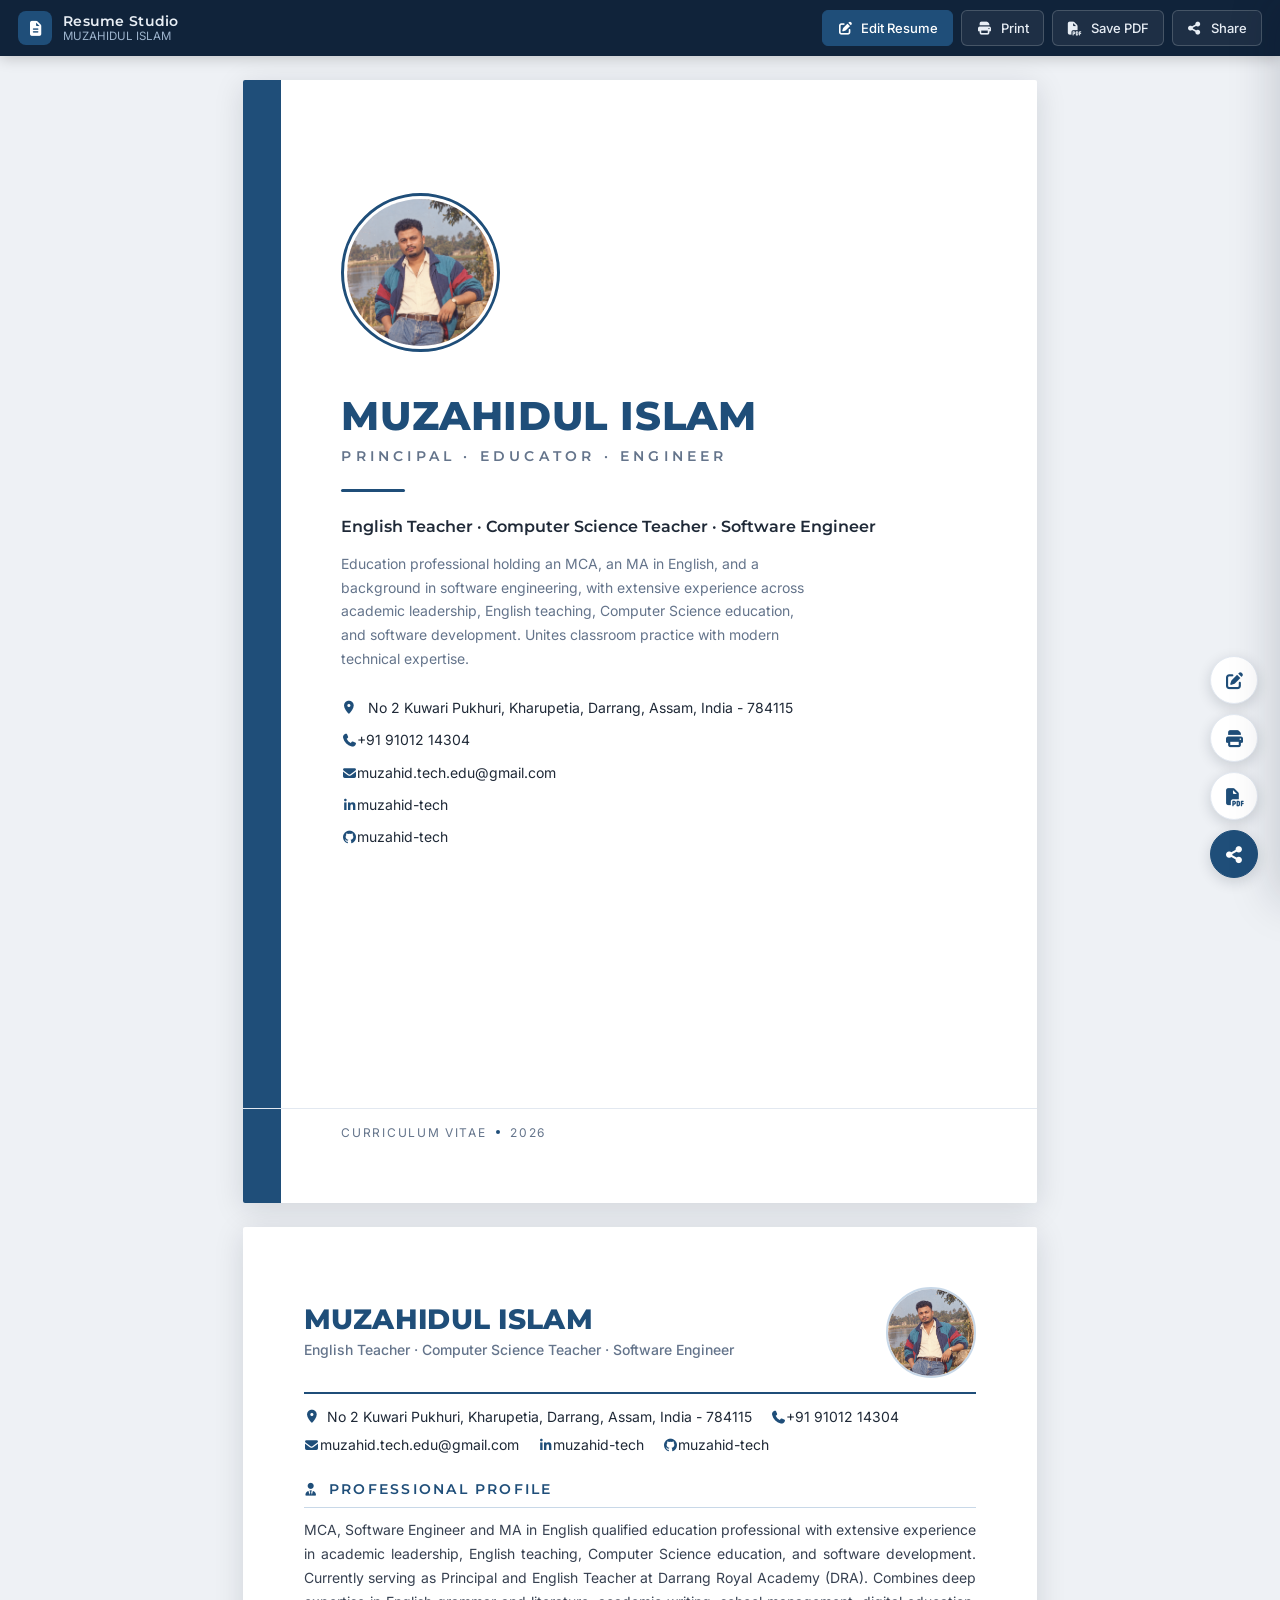
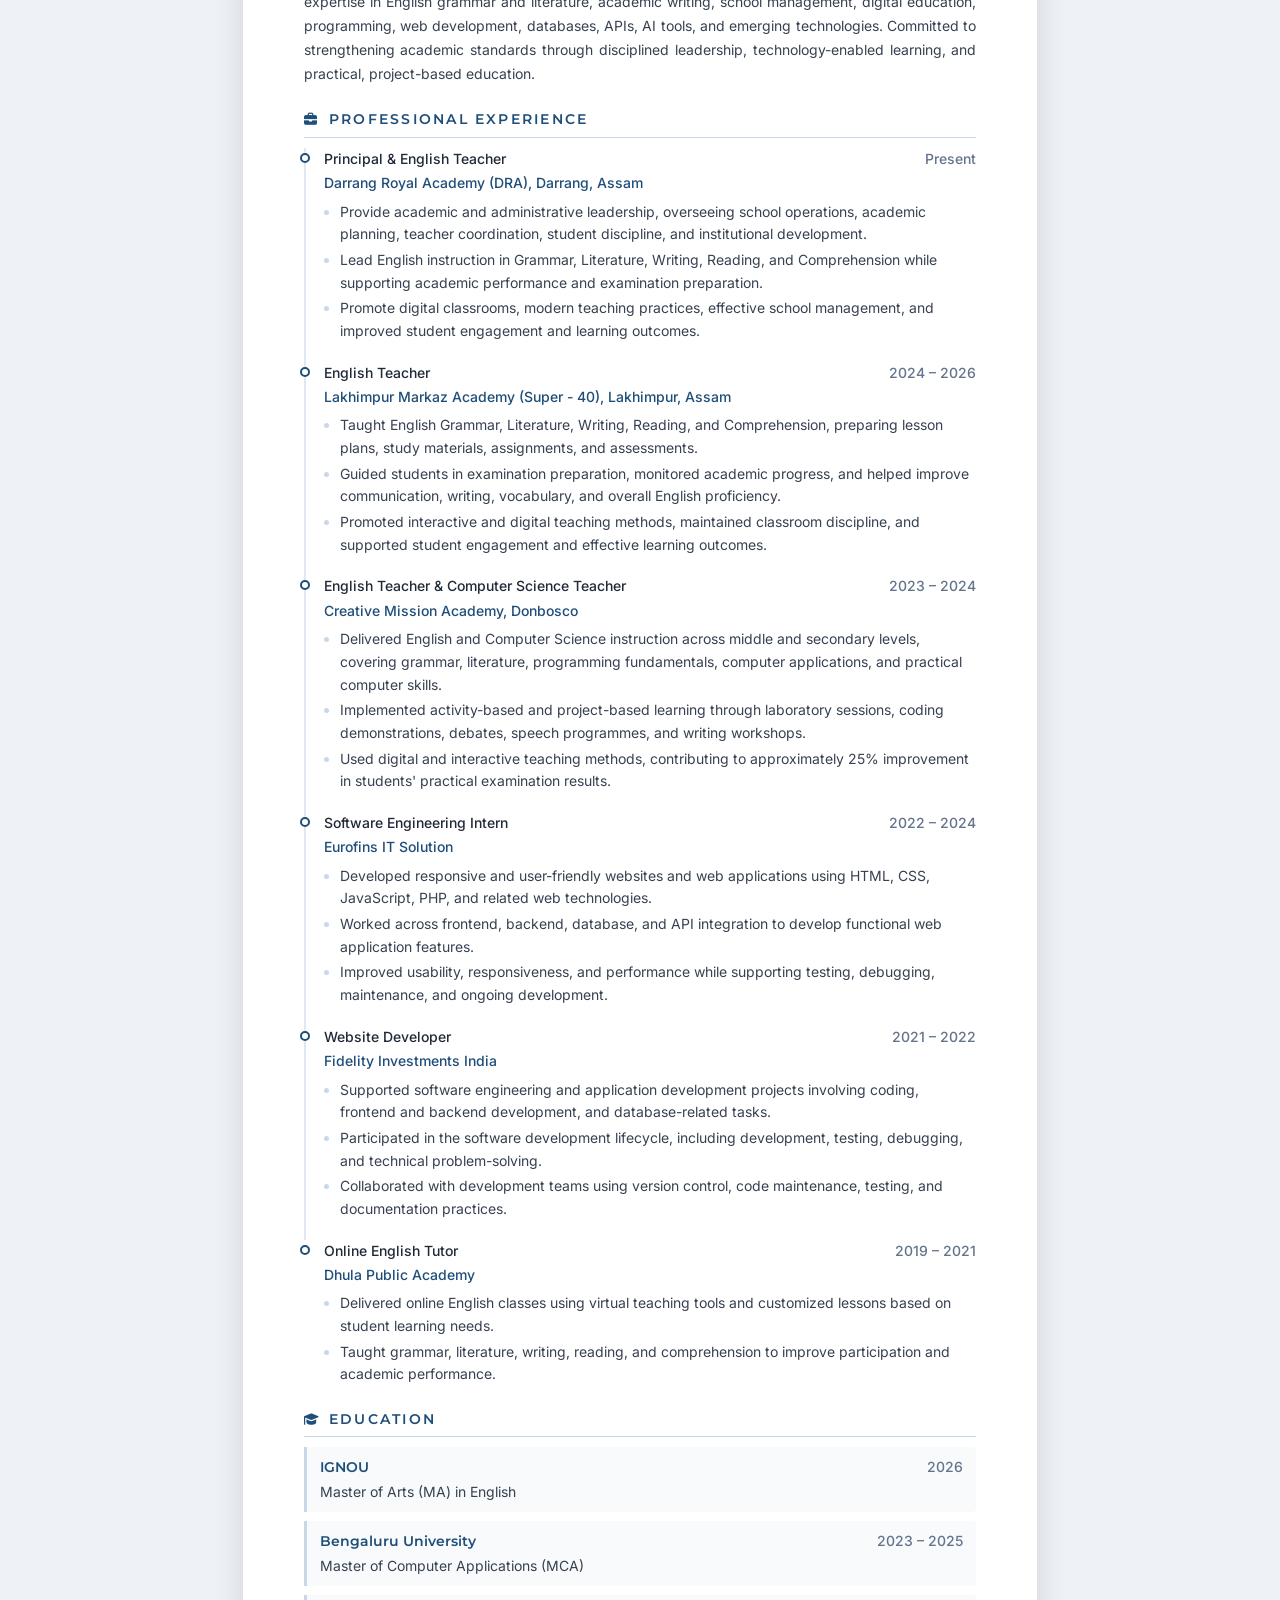
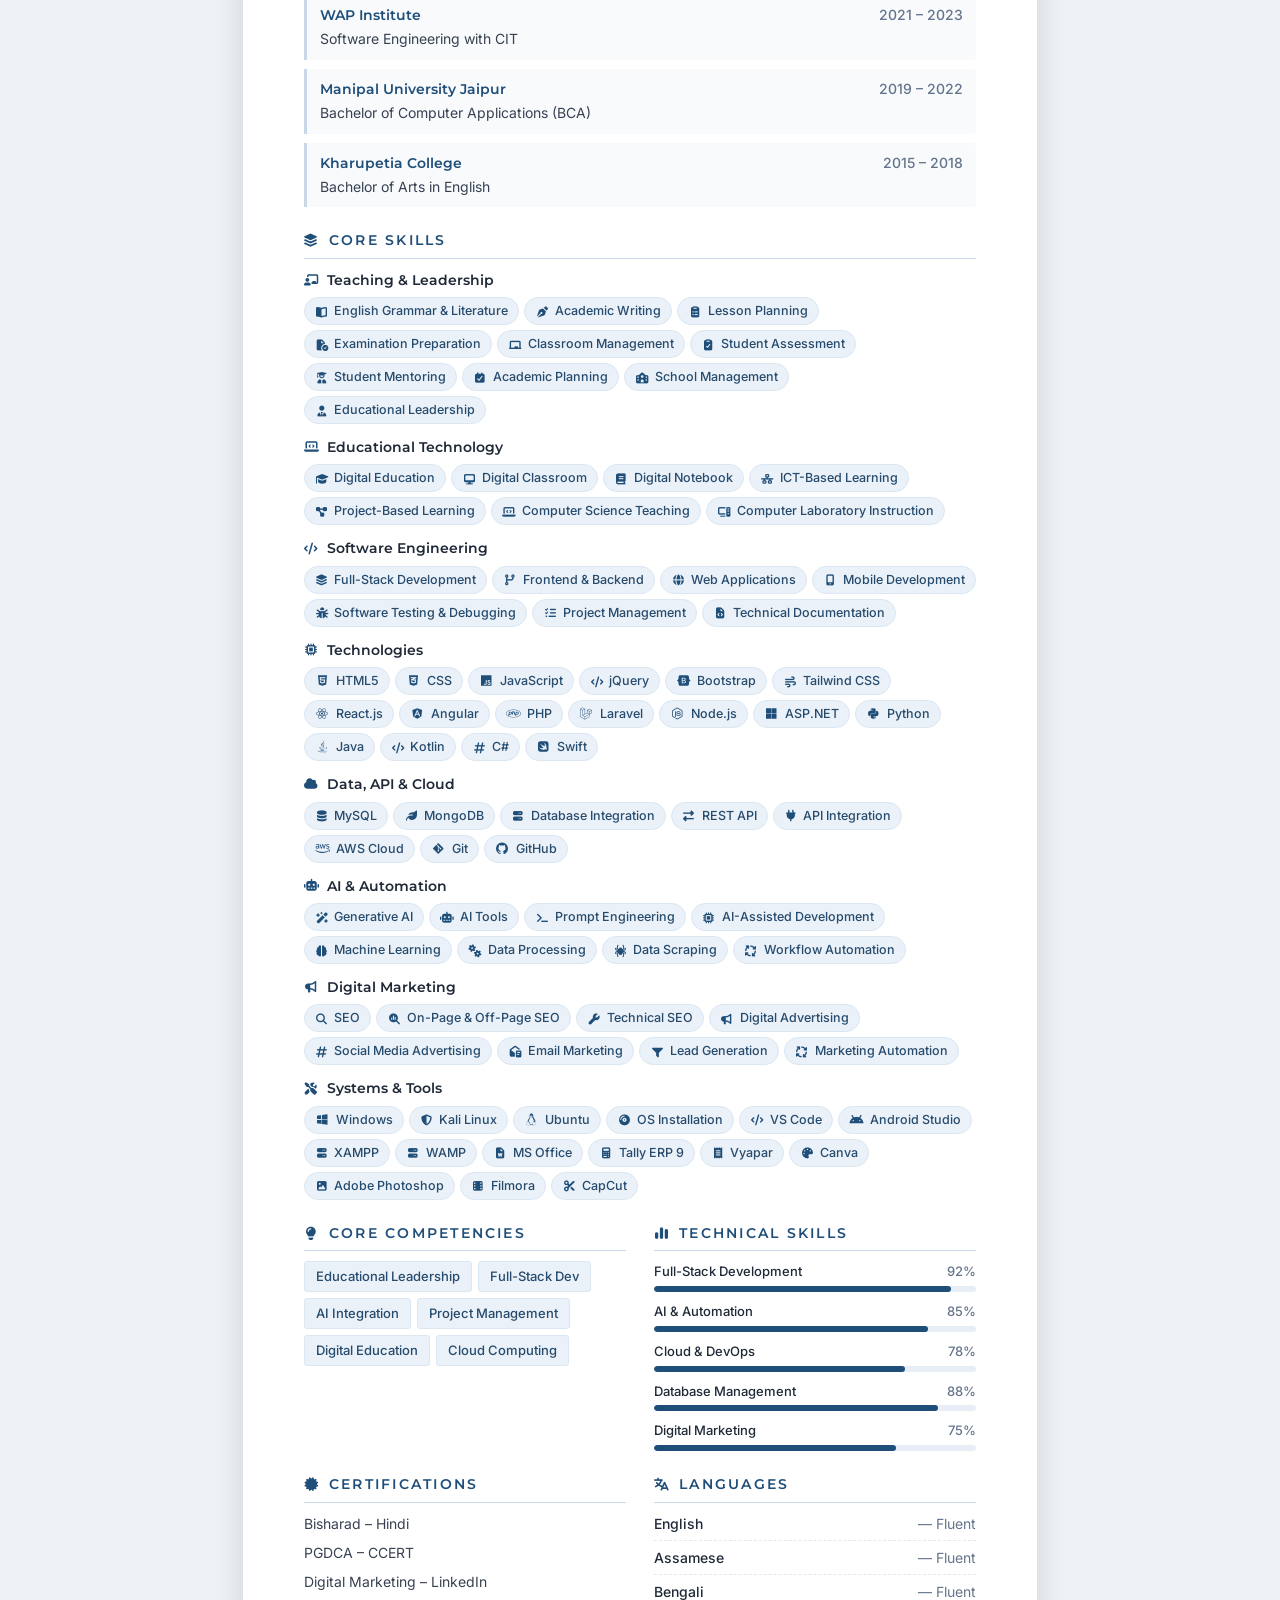
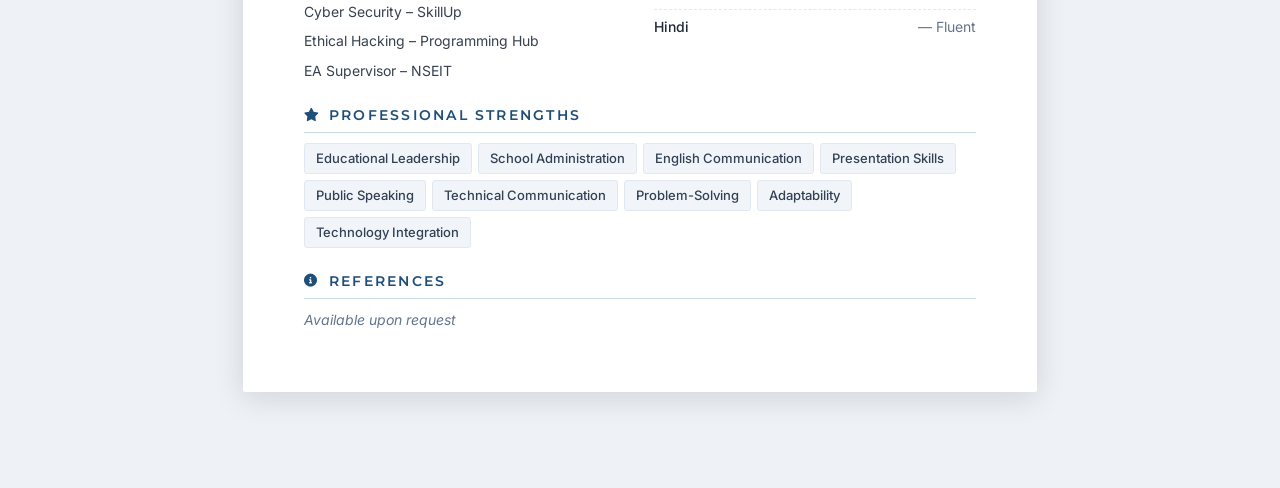
==== resume/index.html @ c063bc94 "created compelete new resume" ====
<!DOCTYPE html>
<html lang="en">
<head>
<meta charset="utf-8">
<meta name="viewport" content="width=device-width, initial-scale=1">
<meta name="theme-color" content="#1f4e79">
<title>Muzahidul Islam — Principal · Educator · Engineer</title>
<meta name="description" content="Professional resume of Muzahidul Islam — Principal, English Educator, Computer Science Professional and Software Engineer. MCA, MA in English.">
<meta name="author" content="Muzahidul Islam">

<!-- ============ GOOGLE FONTS ============ -->
<link rel="preconnect" href="https://fonts.googleapis.com">
<link rel="preconnect" href="https://fonts.gstatic.com" crossorigin>
<link href="https://fonts.googleapis.com/css2?family=Montserrat:wght@600;700;800&family=Inter:wght@400;500;600&display=swap" rel="stylesheet">

<!-- ============ FONT AWESOME (LOCAL / OFFLINE) ============ -->
<link rel="stylesheet" href="library/fontawesome/css/all.min.css">

<link rel="stylesheet" href="style.css">
</head>

<body>

<a class="skip-link" href="#resumeRoot">Skip to resume content</a>

<!-- =========================================================
     TOP TOOLBAR  (application UI — never printed)
     ========================================================= -->
<header class="toolbar no-print" role="banner">
  <div class="toolbar__brand">
    <span class="toolbar__mark" aria-hidden="true"><i class="fa-solid fa-file-lines"></i></span>
    <span class="toolbar__titles">
      <strong>Resume Studio</strong>
      <small id="brandSub">Muzahidul Islam</small>
    </span>
  </div>

  <nav class="toolbar__nav" aria-label="Resume controls">
    <button id="btnEditToggle" class="btn btn--primary" type="button"
            aria-pressed="false" aria-label="Edit resume">
      <i class="fa-solid fa-pen-to-square" aria-hidden="true"></i>
      <span id="btnEditLabel">Edit Resume</span>
    </button>

    <button id="btnPrint" class="btn" type="button" aria-label="Print resume">
      <i class="fa-solid fa-print" aria-hidden="true"></i><span>Print</span>
    </button>

    <button id="btnPdf" class="btn" type="button" aria-label="Save resume as PDF">
      <i class="fa-solid fa-file-pdf" aria-hidden="true"></i><span>Save PDF</span>
    </button>

    <button id="btnShare" class="btn" type="button" aria-label="Share resume"
            aria-haspopup="true" aria-expanded="false" aria-controls="shareMenu">
      <i class="fa-solid fa-share-nodes" aria-hidden="true"></i><span>Share</span>
    </button>
  </nav>
</header>

<!-- =========================================================
     RESUME DOCUMENT
     ========================================================= -->
<main class="resume-root" id="resumeRoot">

  <!-- ---------------- COVER PAGE ---------------- -->
  <section class="page cover-page" id="coverPage" aria-label="Resume cover page">
    <div class="cover__band" aria-hidden="true"></div>

    <div class="cover__inner">
      <div class="cover__photo-wrap">
        <img id="coverPhoto" class="cover__photo" src="assets/image/profile.png"
             alt="Portrait of Muzahidul Islam">
      </div>

      <h1 class="cover__name" id="coverName">MUZAHIDUL ISLAM</h1>
      <p class="cover__title" id="coverTitle">PRINCIPAL · EDUCATOR · ENGINEER</p>

      <div class="cover__rule" aria-hidden="true"></div>

      <p class="cover__identity" id="coverIdentity"></p>
      <p class="cover__statement" id="coverStatement"></p>

      <ul class="cover__contact" id="coverContact"></ul>
    </div>

    <footer class="cover__footer">
      <span>Curriculum Vitae</span>
      <span class="cover__dot" aria-hidden="true"></span>
      <span id="coverYear">2026</span>
    </footer>
  </section>

  <!-- ---------------- RESUME PAGE ---------------- -->
  <section class="page resume-page" id="resumePage" aria-label="Resume">

    <header class="resume-header">
      <div class="resume-header__text">
        <h1 class="resume-header__name" id="resumeName">MUZAHIDUL ISLAM</h1>
        <p class="resume-header__identity" id="resumeIdentity"></p>
      </div>
      <img id="resumePhoto" class="resume-header__photo" src="assets/image/profile.png"
           alt="Portrait of Muzahidul Islam">
    </header>

    <ul class="contact-row" id="resumeContact"></ul>

    <!-- PROFILE -->
    <section class="section" aria-labelledby="h-profile">
      <h2 class="section__title" id="h-profile">
        <i class="fa-solid fa-user-tie" aria-hidden="true"></i>Professional Profile
      </h2>
      <p class="profile-text" id="profileText"></p>
    </section>

    <!-- EXPERIENCE -->
    <section class="section" aria-labelledby="h-experience">
      <h2 class="section__title" id="h-experience">
        <i class="fa-solid fa-briefcase" aria-hidden="true"></i>Professional Experience
      </h2>
      <div id="experienceList" class="timeline"></div>
    </section>

    <!-- EDUCATION -->
    <section class="section" aria-labelledby="h-education">
      <h2 class="section__title" id="h-education">
        <i class="fa-solid fa-graduation-cap" aria-hidden="true"></i>Education
      </h2>
      <div id="educationList" class="edu-list"></div>
    </section>

    <!-- CORE SKILLS -->
    <section class="section" aria-labelledby="h-skills">
      <h2 class="section__title" id="h-skills">
        <i class="fa-solid fa-layer-group" aria-hidden="true"></i>Core Skills
      </h2>
      <div id="skillsList" class="skill-groups"></div>
    </section>

    <!-- COMPETENCIES + TECHNICAL SKILLS -->
    <div class="grid-2">
      <section class="section" aria-labelledby="h-competencies">
        <h2 class="section__title" id="h-competencies">
          <i class="fa-solid fa-lightbulb" aria-hidden="true"></i>Core Competencies
        </h2>
        <ul class="tag-list" id="competenciesList"></ul>
      </section>

      <section class="section" aria-labelledby="h-tech">
        <h2 class="section__title" id="h-tech">
          <i class="fa-solid fa-chart-simple" aria-hidden="true"></i>Technical Skills
        </h2>
        <div id="techSkillsList" class="bars"></div>
      </section>
    </div>

    <!-- CERTIFICATIONS + LANGUAGES -->
    <div class="grid-2">
      <section class="section" aria-labelledby="h-certs">
        <h2 class="section__title" id="h-certs">
          <i class="fa-solid fa-certificate" aria-hidden="true"></i>Certifications
        </h2>
        <ul class="cert-list" id="certificationsList"></ul>
      </section>

      <section class="section" aria-labelledby="h-languages">
        <h2 class="section__title" id="h-languages">
          <i class="fa-solid fa-language" aria-hidden="true"></i>Languages
        </h2>
        <ul class="lang-list" id="languagesList"></ul>
      </section>
    </div>

    <!-- STRENGTHS -->
    <section class="section" aria-labelledby="h-strengths">
      <h2 class="section__title" id="h-strengths">
        <i class="fa-solid fa-star" aria-hidden="true"></i>Professional Strengths
      </h2>
      <ul class="tag-list tag-list--strengths" id="strengthsList"></ul>
    </section>

    <!-- REFERENCES -->
    <section class="section" aria-labelledby="h-references">
      <h2 class="section__title" id="h-references">
        <i class="fa-solid fa-circle-info" aria-hidden="true"></i>References
      </h2>
      <p class="references-text" id="referencesText"></p>
    </section>

  </section>
</main>

<!-- =========================================================
     FLOATING ACTION BUTTONS  (never printed)
     ========================================================= -->
<div class="floating-actions no-print" role="group" aria-label="Quick actions">
  <button id="fabEdit"  class="floating-actions__button" type="button" title="Edit resume"   aria-label="Edit resume">
    <i class="fa-solid fa-pen-to-square" aria-hidden="true"></i></button>
  <button id="fabPrint" class="floating-actions__button" type="button" title="Print resume"  aria-label="Print resume">
    <i class="fa-solid fa-print" aria-hidden="true"></i></button>
  <button id="fabPdf"   class="floating-actions__button" type="button" title="Save as PDF"   aria-label="Save as PDF">
    <i class="fa-solid fa-file-pdf" aria-hidden="true"></i></button>
  <button id="fabShare" class="floating-actions__button floating-actions__button--accent" type="button" title="Share resume"
          aria-label="Share resume" aria-haspopup="true" aria-expanded="false" aria-controls="shareMenu">
    <i class="fa-solid fa-share-nodes" aria-hidden="true"></i></button>
</div>

<!-- =========================================================
     SHARE MENU
     ========================================================= -->
<div class="share-menu no-print" id="shareMenu" role="menu" aria-label="Share resume" hidden>
  <button class="share-item" type="button" role="menuitem" data-share="native" hidden>
    <i class="fa-solid fa-share-nodes" aria-hidden="true"></i> Share via device</button>
  <button class="share-item" type="button" role="menuitem" data-share="whatsapp">
    <i class="fa-brands fa-whatsapp" aria-hidden="true"></i> WhatsApp</button>
  <button class="share-item" type="button" role="menuitem" data-share="facebook">
    <i class="fa-brands fa-facebook-f" aria-hidden="true"></i> Facebook</button>
  <button class="share-item" type="button" role="menuitem" data-share="linkedin">
    <i class="fa-brands fa-linkedin-in" aria-hidden="true"></i> LinkedIn</button>
  <button class="share-item" type="button" role="menuitem" data-share="x">
    <i class="fa-brands fa-x-twitter" aria-hidden="true"></i> X / Twitter</button>
  <button class="share-item" type="button" role="menuitem" data-share="email">
    <i class="fa-solid fa-envelope" aria-hidden="true"></i> Email</button>
  <button class="share-item" type="button" role="menuitem" data-share="copy">
    <i class="fa-solid fa-link" aria-hidden="true"></i> Copy Link</button>
</div>

<!-- =========================================================
     EDITOR PANEL
     ========================================================= -->
<aside class="editor-panel no-print" id="editorPanel" aria-hidden="true" aria-label="Resume editor">
  <header class="editor-panel__head">
    <h2><i class="fa-solid fa-pen-ruler" aria-hidden="true"></i> Edit Resume</h2>
    <button id="btnCloseEditor" class="icon-btn" type="button" aria-label="Close editor">
      <i class="fa-solid fa-xmark" aria-hidden="true"></i>
    </button>
  </header>

  <div class="editor-panel__body" id="editorBody"></div>

  <footer class="editor-panel__foot">
    <button id="btnSave" class="btn btn--primary" type="button">
      <i class="fa-solid fa-floppy-disk" aria-hidden="true"></i> Save Changes
    </button>
    <button id="btnReset" class="btn btn--danger" type="button">
      <i class="fa-solid fa-rotate-left" aria-hidden="true"></i> Reset
    </button>
  </footer>
</aside>

<div class="toast no-print" id="toast" role="status" aria-live="polite"></div>

<input type="file" id="photoInput" accept="image/*" hidden>

<script src="app.js"></script>
</body>
</html>
---- resume/style.css ----
/* =========================================================
   MUZAHIDUL ISLAM — RESUME APPLICATION
   style.css
   ========================================================= */

/* ---------------- THEME VARIABLES ---------------- */
:root{
  --accent-color : #1f4e79;
  --accent-dark  : #173f63;
  --accent-soft  : #eaf1f8;
  --accent-line  : #c8d8e8;

  --text-color   : #1f2937;
  --text-soft    : #374151;
  --muted-color  : #64748b;
  --border-color : #e2e8f0;

  --surface      : #ffffff;
  --canvas       : #eef1f5;
  --danger       : #b3261e;

  --font-name    : 'Montserrat','Inter',Arial,sans-serif;
  --font-body    : 'Inter','Montserrat',Arial,sans-serif;

  --page-w       : 210mm;
  --page-h       : 297mm;
  --page-pad     : 16mm;
  --radius       : 4px;
}

/* ---------------- RESET ---------------- */
*,*::before,*::after{ box-sizing:border-box; }
[hidden]{ display:none !important; }

html{ font-size:14px; }

body{
  margin:0;
  font-family:var(--font-body);
  font-size:14px;
  line-height:1.6;
  color:var(--text-color);
  background:var(--canvas);
  -webkit-font-smoothing:antialiased;
  -moz-osx-font-smoothing:grayscale;
  text-rendering:optimizeLegibility;
}

img{ max-width:100%; display:block; }
a{ color:var(--accent-color); }

:focus-visible{
  outline:2px solid var(--accent-color);
  outline-offset:2px;
  border-radius:3px;
}

.skip-link{
  position:absolute; left:-9999px; top:0; z-index:300;
  background:var(--accent-color); color:#fff;
  padding:10px 16px; border-radius:0 0 6px 0;
  text-decoration:none; font-size:13px;
}
.skip-link:focus{ left:0; }

/* =========================================================
   TOOLBAR
   ========================================================= */
.toolbar{
  position:sticky; top:0; z-index:60;
  display:flex; align-items:center; justify-content:space-between;
  gap:16px; padding:10px 18px;
  background:#10233a; color:#e8eef5;
  box-shadow:0 2px 14px rgba(0,0,0,.20);
}
.toolbar__brand{ display:flex; align-items:center; gap:11px; min-width:0; }
.toolbar__mark{
  width:34px; height:34px; border-radius:8px; flex:0 0 auto;
  display:grid; place-items:center;
  background:var(--accent-color); color:#fff; font-size:15px;
}
.toolbar__titles{ display:flex; flex-direction:column; line-height:1.2; min-width:0; }
.toolbar__titles strong{
  font-family:var(--font-name); font-size:14px;
  font-weight:600; letter-spacing:.02em; white-space:nowrap;
}
.toolbar__titles small{
  font-size:11.5px; color:#9db4cd;
  white-space:nowrap; overflow:hidden; text-overflow:ellipsis;
}
.toolbar__nav{ display:flex; align-items:center; gap:8px; flex-wrap:wrap; }

/* ---------------- BUTTONS ---------------- */
.btn{
  display:inline-flex; align-items:center; gap:8px;
  font-family:var(--font-body); font-size:13px; font-weight:500;
  padding:9px 14px; border-radius:6px;
  border:1px solid rgba(255,255,255,.18);
  background:rgba(255,255,255,.06); color:#e8eef5;
  cursor:pointer; white-space:nowrap;
  transition:background .18s, border-color .18s, transform .18s;
}
.btn:hover{ background:rgba(255,255,255,.14); }
.btn:active{ transform:translateY(1px); }

.btn--primary{ background:var(--accent-color); border-color:var(--accent-color); color:#fff; }
.btn--primary:hover{ background:var(--accent-dark); }

.btn--danger{ background:#8e1e18; border-color:#8e1e18; color:#fff; }
.btn--danger:hover{ background:#731712; }

/* light-theme button variants (used inside the editor) */
.btn--soft{
  background:#fff; border:1px solid var(--border-color); color:var(--text-color);
}
.btn--soft:hover{ background:var(--accent-soft); border-color:var(--accent-line); color:var(--accent-color); }
.btn--muted{ color:var(--muted-color); }

/* =========================================================
   PAGE / SHEET
   ========================================================= */
.resume-root{
  padding:24px 16px 96px;
  display:flex; flex-direction:column; align-items:center; gap:24px;
  transition:padding-right .28s cubic-bezier(.4,0,.2,1);
}

.page{
  width:var(--page-w);
  min-height:var(--page-h);
  background:var(--surface);
  box-shadow:0 6px 30px rgba(15,23,42,.13);
  position:relative;
  border-radius:2px;
}

/* =========================================================
   COVER PAGE
   ========================================================= */
.cover-page{
  display:flex; flex-direction:column;
  padding:0; overflow:hidden;
}

.cover__band{
  position:absolute; inset:0 auto 0 0;
  width:10mm; background:var(--accent-color);
  z-index:1;
}

.cover__inner{
  flex:1 1 auto;
  padding:30mm 18mm 0 26mm;
  display:flex; flex-direction:column;
  position:relative; z-index:2;
}

.cover__photo-wrap{
  width:42mm; height:42mm; border-radius:50%;
  padding:3px; background:#fff;
  border:3px solid var(--accent-color);
  overflow:hidden; margin-bottom:11mm; flex:0 0 auto;
}
.cover__photo{
  width:100%; height:100%;
  object-fit:cover; border-radius:50%;
}

.cover__name{
  font-family:var(--font-name);
  font-weight:800;
  font-size:40px;
  line-height:1.08;
  letter-spacing:.015em;
  color:var(--accent-color);
  margin:0 0 8px;
}

.cover__title{
  font-family:var(--font-name);
  font-weight:600;
  font-size:14px;
  letter-spacing:.30em;
  text-transform:uppercase;
  color:var(--muted-color);
  margin:0;
}

.cover__rule{
  width:64px; height:3px; border-radius:2px;
  background:var(--accent-color);
  margin:22px 0;
}

.cover__identity{
  font-family:var(--font-name);
  font-weight:600; font-size:16px;
  color:var(--text-color);
  margin:0 0 12px;
}

.cover__statement{
  font-size:14px; line-height:1.7;
  color:var(--muted-color);
  max-width:125mm; margin:0 0 26px;
}

.cover__contact{
  list-style:none; margin:0; padding:0;
  display:grid; gap:10px;
}
.cover__contact li{
  display:flex; align-items:flex-start; gap:11px;
  font-size:14px; color:var(--text-color);
}
.cover__contact i{
  color:var(--accent-color); font-size:13px;
  width:16px; text-align:center; margin-top:4px; flex:0 0 auto;
}
.cover__contact a{ color:inherit; text-decoration:none; }
.cover__contact a:hover{ color:var(--accent-color); text-decoration:underline; }

.cover__footer{
  position:relative; z-index:2;
  margin-top:auto;
  padding:14px 18mm 16mm 26mm;
  border-top:1px solid var(--border-color);
  display:flex; align-items:center; gap:10px;
  font-size:12px; letter-spacing:.14em; text-transform:uppercase;
  color:var(--muted-color);
}
.cover__dot{
  width:4px; height:4px; border-radius:50%;
  background:var(--accent-color); flex:0 0 auto;
}

/* =========================================================
   RESUME PAGE
   ========================================================= */
.resume-page{ padding:var(--page-pad); }

.resume-header{
  display:flex; align-items:center; justify-content:space-between;
  gap:16px; padding-bottom:14px;
  border-bottom:2px solid var(--accent-color);
}
.resume-header__text{ min-width:0; }
.resume-header__name{
  font-family:var(--font-name); font-weight:800;
  font-size:28px; line-height:1.1; letter-spacing:.01em;
  color:var(--accent-color); margin:0 0 4px;
}
.resume-header__identity{
  margin:0; font-size:14px; font-weight:500;
  color:var(--muted-color);
}
.resume-header__photo{
  width:24mm; height:24mm; border-radius:50%;
  object-fit:cover; flex:0 0 auto;
  border:2px solid var(--accent-line);
}

/* contact row */
.contact-row{
  list-style:none; margin:0; padding:12px 0 0;
  display:flex; flex-wrap:wrap; gap:6px 18px;
  font-size:14px;
}
.contact-row li{
  display:inline-flex; align-items:center; gap:7px;
  color:var(--text-color);
}
.contact-row i{ color:var(--accent-color); font-size:13px; }
.contact-row a{ color:inherit; text-decoration:none; }
.contact-row a:hover{ color:var(--accent-color); text-decoration:underline; }

/* =========================================================
   SECTIONS
   ========================================================= */
.section{ margin-top:22px; }

.section__title{
  font-family:var(--font-name);
  font-weight:600; font-size:14px;
  letter-spacing:.16em; text-transform:uppercase;
  color:var(--accent-color);
  margin:0 0 10px; padding-bottom:6px;
  border-bottom:1px solid var(--accent-line);
  display:flex; align-items:center; gap:9px;
  break-after:avoid; page-break-after:avoid;
}
.section__title i{ font-size:13px; }

.profile-text{
  margin:0; font-size:14px; line-height:1.72;
  color:var(--text-soft); text-align:justify;
}

/* ---------------- EXPERIENCE TIMELINE ---------------- */
.timeline{ position:relative; }

.exp-item{
  position:relative;
  padding:0 0 16px 18px;
  border-left:2px solid var(--border-color);
  break-inside:avoid; page-break-inside:avoid;
}
.exp-item:last-child{
  border-left-color:transparent; padding-bottom:0;
}
.exp-item::before{
  content:""; position:absolute; left:-6px; top:5px;
  width:10px; height:10px; border-radius:50%;
  background:#fff; border:2px solid var(--accent-color);
}
.exp-item__head{
  display:flex; flex-wrap:wrap; align-items:baseline;
  justify-content:space-between; gap:2px 12px;
}
.exp-item__role{
  font-family:var(--font-body); font-weight:500;
  font-size:14px; color:var(--text-color); margin:0;
}
.exp-item__date{
  font-weight:500; font-size:14px;
  color:var(--muted-color); white-space:nowrap;
}
.exp-item__org{
  font-size:14px; font-weight:500;
  color:var(--accent-color); margin:2px 0 6px;
}
.exp-item ul{ margin:0; padding-left:16px; }
.exp-item li{
  font-size:14px; line-height:1.62;
  color:var(--text-soft); margin-bottom:3px;
}
.exp-item li::marker{ color:var(--accent-line); }

/* ---------------- EDUCATION ---------------- */
.edu-list{ display:grid; gap:9px; }

.edu-item{
  border-left:3px solid var(--accent-line);
  background:#f8fafc;
  padding:9px 13px;
  border-radius:0 var(--radius) var(--radius) 0;
  break-inside:avoid; page-break-inside:avoid;
}
.edu-item__head{
  display:flex; flex-wrap:wrap; align-items:baseline;
  justify-content:space-between; gap:2px 12px;
}
.edu-item__inst{
  font-family:var(--font-name); font-weight:600;
  font-size:14px; color:var(--accent-color); margin:0;
}
.edu-item__date{
  font-size:14px; font-weight:500; color:var(--muted-color);
  white-space:nowrap;
}
.edu-item__degree{
  font-size:14px; color:var(--text-soft); margin:2px 0 0;
}

/* ---------------- CORE SKILL GROUPS ---------------- */
.skill-groups{ display:grid; gap:12px; }

.skill-group{ break-inside:avoid; page-break-inside:avoid; }

.skill-group__title{
  font-family:var(--font-name); font-weight:600;
  font-size:14px; color:var(--text-color);
  margin:0 0 6px;
  display:flex; align-items:center; gap:8px;
}
.skill-group__title i{ color:var(--accent-color); font-size:12px; }

.skill-group__items{ display:flex; flex-wrap:wrap; gap:5px; }

.chip{
  display:inline-flex; align-items:center; gap:6px;
  font-size:12.5px; font-weight:500;
  padding:3px 10px; border-radius:20px;
  background:var(--accent-soft);
  border:1px solid #dbe7f2;
  color:#274b6d; white-space:nowrap;
}
.chip i{ margin-right:0; color:var(--accent-color); font-size:11px; flex:0 0 auto; }
.chip i.fa-brands{ font-size:12px; }

/* ---------------- TAG LISTS ---------------- */
.tag-list{
  list-style:none; margin:0; padding:0;
  display:flex; flex-wrap:wrap; gap:6px;
}
.tag-list li{
  font-size:13px; font-weight:500;
  padding:4px 11px; border-radius:3px;
  background:var(--accent-soft);
  border:1px solid #dbe7f2;
  color:#274b6d;
  break-inside:avoid;
}
.tag-list li i{ color:var(--accent-color); font-size:11px; }
.tag-list--strengths li{
  background:#f1f5f9; border-color:var(--border-color); color:#334155;
}

/* ---------------- SKILL BARS ---------------- */
.bars{ display:grid; gap:9px; }

.bar{ break-inside:avoid; page-break-inside:avoid; }
.bar__head{
  display:flex; justify-content:space-between; align-items:baseline;
  gap:10px; margin-bottom:4px;
}
.bar__label{ font-size:13px; font-weight:500; color:var(--text-color); }
.bar__pct{ font-size:13px; font-weight:500; color:var(--muted-color); }
.bar__track{
  height:6px; border-radius:4px;
  background:#e8eef5; overflow:hidden;
}
.bar__fill{
  height:100%; border-radius:4px;
  background:var(--accent-color);
}

/* ---------------- LANGUAGES ---------------- */
.lang-list{ list-style:none; margin:0; padding:0; display:grid; gap:6px; }
.lang-list li{
  display:flex; justify-content:space-between; align-items:baseline;
  gap:10px; font-size:14px;
  padding-bottom:5px;
  border-bottom:1px dashed var(--border-color);
  break-inside:avoid;
}
.lang-list li:last-child{ border-bottom:0; padding-bottom:0; }
.lang-list__name{ display:inline-flex; align-items:center; gap:6px; font-weight:500; }
.lang-list__name i{ color:var(--accent-color); font-size:12px; }
.lang-list__level{ color:var(--muted-color); font-size:14px; }

/* ---------------- CERTIFICATIONS ---------------- */
.cert-list{ list-style:none; margin:0; padding:0; display:grid; gap:7px; }
.cert-list li{
  display:flex; gap:10px; align-items:flex-start;
  font-size:14px; color:var(--text-soft);
  break-inside:avoid;
}
.cert-list i{
  color:var(--accent-color); font-size:12px;
  margin-top:4px; flex:0 0 auto;
}

/* ---------------- REFERENCES ---------------- */
.references-text{
  margin:0; font-size:14px; font-style:italic;
  color:var(--muted-color);
}

/* ---------------- TWO-COLUMN GRID ---------------- */
.grid-2{
  display:grid;
  grid-template-columns:1fr 1fr;
  gap:0 28px;
}

/* =========================================================
   FLOATING ACTION BUTTONS
   ========================================================= */
.floating-actions{
  position:fixed; right:22px; bottom:22px; z-index:55;
  display:flex; flex-direction:column; gap:10px;
}

.floating-actions__button{
  width:48px; height:48px; border-radius:50%;
  border:1px solid var(--border-color);
  background:#fff; color:var(--accent-color);
  font-size:17px; cursor:pointer;
  display:grid; place-items:center;
  box-shadow:0 4px 14px rgba(15,23,42,.16);
  transition:transform .18s, box-shadow .18s, background .18s;
}
.floating-actions__button:hover{
  transform:translateY(-2px);
  box-shadow:0 9px 22px rgba(15,23,42,.22);
}
.floating-actions__button--accent{
  background:var(--accent-color);
  border-color:var(--accent-color); color:#fff;
}
.floating-actions__button--accent:hover{ background:var(--accent-dark); }

/* =========================================================
   SHARE MENU
   ========================================================= */
.share-menu{
  position:fixed; right:82px; bottom:22px; z-index:70;
  min-width:212px; padding:6px;
  background:#fff; border:1px solid var(--border-color);
  border-radius:10px;
  box-shadow:0 14px 38px rgba(15,23,42,.20);
  display:flex; flex-direction:column; gap:2px;
  animation:popIn .16s ease-out;
}
@keyframes popIn{
  from{ opacity:0; transform:translateY(6px) scale(.97); }
  to  { opacity:1; transform:none; }
}

.share-item{
  display:flex; align-items:center; gap:11px;
  width:100%; padding:10px 12px;
  border:0; border-radius:7px; background:transparent;
  font-family:var(--font-body); font-size:13.5px;
  color:var(--text-color); text-align:left; cursor:pointer;
  transition:background .15s, color .15s;
}
.share-item:hover{ background:var(--accent-soft); color:var(--accent-color); }
.share-item i{ width:16px; text-align:center; font-size:14px; }

/* =========================================================
   EDITOR PANEL
   ========================================================= */
.editor-panel{
  position:fixed; top:0; right:0; bottom:0; z-index:90;
  width:min(440px,100%);
  display:flex; flex-direction:column;
  background:#fff;
  border-left:1px solid var(--border-color);
  box-shadow:-14px 0 44px rgba(15,23,42,.18);
  transform:translateX(102%);
  pointer-events:none;
  transition:transform .28s cubic-bezier(.4,0,.2,1);
}
.editor-panel.is-open{ transform:translateX(0); pointer-events:auto; }

.editor-panel__head{
  display:flex; align-items:center; justify-content:space-between;
  gap:12px; padding:16px 18px;
  border-bottom:1px solid var(--border-color);
  background:#f8fafc; flex:0 0 auto;
}
.editor-panel__head h2{
  font-family:var(--font-name); font-size:15px; font-weight:600;
  margin:0; color:var(--accent-color);
  display:flex; align-items:center; gap:9px;
}

.icon-btn{
  width:34px; height:34px; border-radius:8px;
  border:1px solid var(--border-color); background:#fff;
  color:var(--muted-color); cursor:pointer;
  display:grid; place-items:center; flex:0 0 auto;
  transition:color .15s, border-color .15s, background .15s;
}
.icon-btn:hover{ color:var(--danger); border-color:#e6b8b5; background:#fdf2f1; }

.editor-panel__body{
  flex:1 1 auto; overflow-y:auto;
  padding:16px 18px 26px;
  overscroll-behavior:contain;
}

.editor-panel__foot{
  display:flex; gap:10px; padding:13px 18px;
  border-top:1px solid var(--border-color);
  background:#f8fafc; flex:0 0 auto;
}
.editor-panel__foot .btn{
  flex:1; justify-content:center;
  border-color:var(--border-color); background:#fff; color:var(--text-color);
}
.editor-panel__foot .btn--primary{
  background:var(--accent-color); border-color:var(--accent-color); color:#fff;
}
.editor-panel__foot .btn--primary:hover{ background:var(--accent-dark); }
.editor-panel__foot .btn--danger{
  background:#fff; border-color:#e6b8b5; color:var(--danger);
}
.editor-panel__foot .btn--danger:hover{ background:#fdf2f1; }

/* ---------------- EDITOR FORM ELEMENTS ---------------- */
.editor-panel input[type="text"],
.editor-panel input[type="number"],
.editor-panel textarea{
  width:100%;
  font-family:var(--font-body);
  font-size:13.5px; line-height:1.5;
  padding:9px 11px;
  border:1px solid var(--border-color);
  border-radius:6px;
  color:var(--text-color); background:#fff;
  transition:border-color .15s, box-shadow .15s;
}
.editor-panel input:focus,
.editor-panel textarea:focus{
  outline:none;
  border-color:var(--accent-color);
  box-shadow:0 0 0 3px rgba(31,78,121,.12);
}
.editor-panel textarea{ resize:vertical; min-height:70px; }

.field{ margin-bottom:12px; }
.field label{
  display:block; margin-bottom:5px;
  font-size:11.5px; font-weight:600;
  letter-spacing:.07em; text-transform:uppercase;
  color:var(--muted-color);
}
.hint{
  display:block; margin-top:5px;
  font-size:11.5px; color:var(--muted-color);
}

.ed-group{
  border:1px solid var(--border-color);
  border-radius:9px; margin-bottom:14px;
  overflow:hidden; background:#fff;
}
.ed-group__head{
  display:flex; align-items:center; justify-content:space-between;
  gap:10px; padding:10px 13px;
  background:#f8fafc;
  border-bottom:1px solid var(--border-color);
}
.ed-group__head h3{
  font-family:var(--font-name); font-size:12.5px; font-weight:600;
  letter-spacing:.06em; text-transform:uppercase;
  color:var(--accent-color); margin:0;
  display:flex; align-items:center; gap:8px;
}
.ed-group__count{
  font-size:11px; font-weight:600;
  background:var(--accent-soft); color:var(--accent-color);
  padding:2px 8px; border-radius:20px;
}
.ed-group__body{ padding:13px; display:grid; gap:11px; }

.ed-card{
  border:1px solid var(--border-color);
  border-radius:8px; padding:11px;
  background:#fcfdff;
}
.ed-card__bar{
  display:flex; align-items:center; justify-content:space-between;
  gap:8px; margin-bottom:9px;
}
.ed-card__idx{
  font-size:11px; font-weight:600;
  letter-spacing:.08em; text-transform:uppercase;
  color:var(--muted-color);
}
.ed-card__tools{ display:flex; gap:5px; }

.mini-btn{
  width:28px; height:28px; border-radius:6px;
  border:1px solid var(--border-color); background:#fff;
  color:var(--muted-color); cursor:pointer;
  display:grid; place-items:center; font-size:12px;
  transition:color .15s, border-color .15s, background .15s;
}
.mini-btn:hover{
  color:var(--accent-color);
  border-color:var(--accent-line); background:var(--accent-soft);
}
.mini-btn--del:hover{
  color:var(--danger); border-color:#e6b8b5; background:#fdf2f1;
}
.mini-btn:disabled{ opacity:.35; cursor:not-allowed; }

.btn-add{
  display:flex; align-items:center; justify-content:center; gap:8px;
  width:100%; padding:9px 13px;
  font-family:var(--font-body); font-size:13px; font-weight:500;
  border:1px dashed var(--accent-line);
  border-radius:6px;
  background:var(--accent-soft); color:var(--accent-color);
  cursor:pointer; transition:background .15s;
}
.btn-add:hover{ background:#dceaf7; }

.ed-subitems{
  margin-top:10px; padding-top:10px;
  border-top:1px dashed var(--border-color);
}
.ed-subitems__head{
  display:flex; align-items:center; justify-content:space-between;
  margin-bottom:8px;
  font-size:11px; font-weight:600;
  letter-spacing:.08em; text-transform:uppercase;
  color:var(--muted-color);
}
.ed-subitems__head span{
  padding:1px 8px; border-radius:20px;
  background:var(--accent-soft); color:var(--accent-color);
  font-size:10.5px;
}
.ed-subitem{
  padding:8px; margin-bottom:7px;
  border:1px solid var(--border-color); border-radius:7px;
  background:#fff;
}
.ed-subitem__top{
  display:flex; align-items:center; gap:6px;
  margin-bottom:6px;
}
.ed-subitem__top .icon-input{ flex:1 1 auto; min-width:0; }
.ed-subitem__tools{ display:flex; gap:4px; flex:0 0 auto; }
.ed-subitem__tools .mini-btn{ width:26px; height:26px; font-size:11px; }
.ed-subitem__text{ width:100%; }
.editor-panel .ed-subitem input[type="text"]{ padding:7px 9px; font-size:13px; }

.icon-input{ display:flex; align-items:center; gap:8px; }
.icon-input__preview{
  width:34px; height:34px; flex:0 0 auto;
  display:grid; place-items:center;
  border:1px solid #dbe7f2; border-radius:6px;
  background:var(--accent-soft); color:var(--accent-color);
  font-size:14px;
}
.icon-input input{
  flex:1 1 auto; min-width:0;
  font-family:ui-monospace, SFMono-Regular, Menlo, Consolas, monospace;
  font-size:12px;
}

.photo-editor{ display:flex; align-items:center; gap:14px; }
.photo-editor__preview{
  width:64px; height:64px; border-radius:50%;
  object-fit:cover; flex:0 0 auto;
  border:2px solid var(--accent-line);
}
.photo-editor__actions{ display:grid; gap:8px; flex:1 1 auto; }

/* =========================================================
   TOAST
   ========================================================= */
.toast{
  position:fixed; left:50%; bottom:26px; z-index:200;
  transform:translate(-50%,20px);
  max-width:90vw;
  padding:11px 20px; border-radius:8px;
  background:#10233a; color:#fff;
  font-size:13.5px; text-align:center;
  opacity:0; pointer-events:none;
  box-shadow:0 12px 30px rgba(0,0,0,.26);
  transition:opacity .25s, transform .25s;
}
.toast.is-visible{ opacity:1; transform:translate(-50%,0); }

/* =========================================================
   DESKTOP SHIFT WHEN EDITOR OPEN
   ========================================================= */
@media (min-width:1180px){
  body.editor-open .resume-root{
    padding-right:calc(440px + 32px);
  }
}

/* =========================================================
   RESPONSIVE
   ========================================================= */
@media (max-width:1000px){
  .grid-2{ grid-template-columns:1fr; gap:0; }
}

@media (max-width:900px){
  .resume-root{ padding:14px 10px 110px; gap:16px; }

  .page{
    width:100%;
    min-height:0;
    box-shadow:0 4px 18px rgba(15,23,42,.12);
  }

  .cover-page{ min-height:250mm; }
  .cover__inner{ padding:22mm 14mm 0 22mm; }
  .cover__footer{ padding:12px 14mm 14mm 22mm; }
  .cover__band{ width:6mm; }
  .cover__name{ font-size:30px; }
  .cover__title{ font-size:12px; letter-spacing:.2em; }
  .cover__photo-wrap{ width:34mm; height:34mm; margin-bottom:9mm; }

  .resume-page{ padding:18px 15px; }
  .resume-header__name{ font-size:22px; }
  .resume-header__photo{ width:20mm; height:20mm; }

  .toolbar{ padding:9px 12px; gap:10px; }
  .toolbar__titles small{ display:none; }
}

@media (max-width:640px){
  .btn span{ display:none; }
  .btn{ padding:10px 12px; }
  #btnEditToggle span{ display:inline; }   /* keep label on the primary action */

  .floating-actions{
    left:14px; right:14px; bottom:14px;
    flex-direction:row; justify-content:center; gap:10px;
  }
  .floating-actions__button{ width:46px; height:46px; font-size:15px; }

  .share-menu{
    left:14px; right:14px; bottom:72px;
    min-width:0;
  }

  .editor-panel{ width:100%; }
}

/* =========================================================
   PRINT
   ========================================================= */
@media print{
  @page{
    size:A4 portrait;
    margin:11mm;
  }

  *{
    -webkit-print-color-adjust:exact !important;
    print-color-adjust:exact !important;
  }

  html,body{
    background:#fff !important;
    margin:0 !important;
    padding:0 !important;
  }

  /* hide every piece of application UI */
  .no-print,
  .toolbar,
  .floating-actions,
  .share-menu,
  .editor-panel,
  .toast,
  .skip-link{
    display:none !important;
  }

  .resume-root{
    display:block !important;
    padding:0 !important;
    gap:0 !important;
  }

  .page{
    width:auto !important;
    min-height:0 !important;
    margin:0 !important;
    border-radius:0 !important;
    box-shadow:none !important;
    overflow:visible !important;
    background:#fff !important;
  }

  /* ---- cover = exactly one page ---- */
  .cover-page{
    display:flex !important;
    flex-direction:column !important;
    height:272mm !important;
    overflow:hidden !important;
    break-after:page;
    page-break-after:always;
  }
  .cover__inner{ padding:22mm 16mm 0 24mm !important; }
  .cover__footer{ padding:12px 16mm 12mm 24mm !important; }
  .cover__band{ width:8mm !important; }

  /* ---- resume body flows across pages ---- */
  .resume-page{ padding:0 !important; }

  .resume-header{
    break-inside:avoid;
    page-break-inside:avoid;
    break-after:avoid;
    page-break-after:avoid;
  }

  .section__title{
    break-after:avoid;
    page-break-after:avoid;
  }

  .exp-item,
  .edu-item,
  .skill-group,
  .bar,
  .cert-list li,
  .lang-list li,
  .tag-list li{
    break-inside:avoid;
    page-break-inside:avoid;
  }

  a{ color:inherit !important; text-decoration:none !important; }

  .cover__photo-wrap,
  .resume-header__photo{ break-inside:avoid; }
}
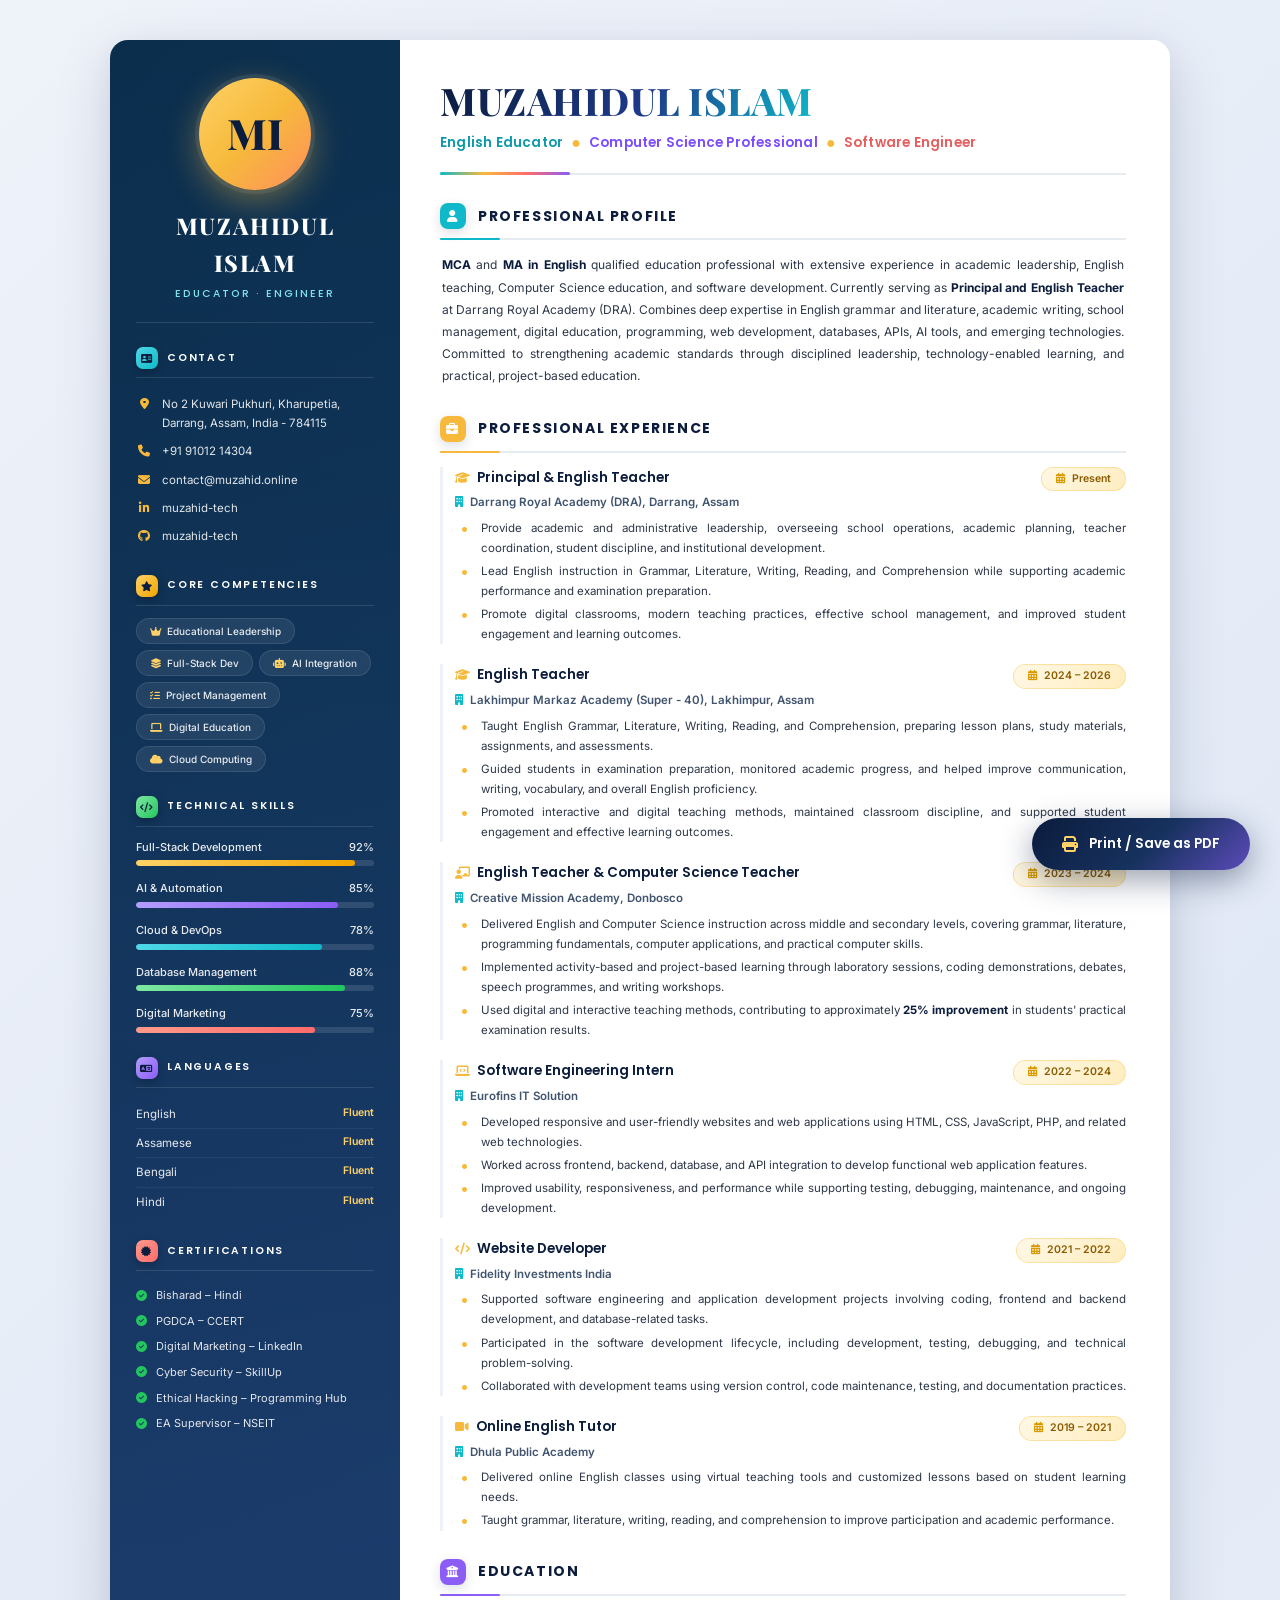
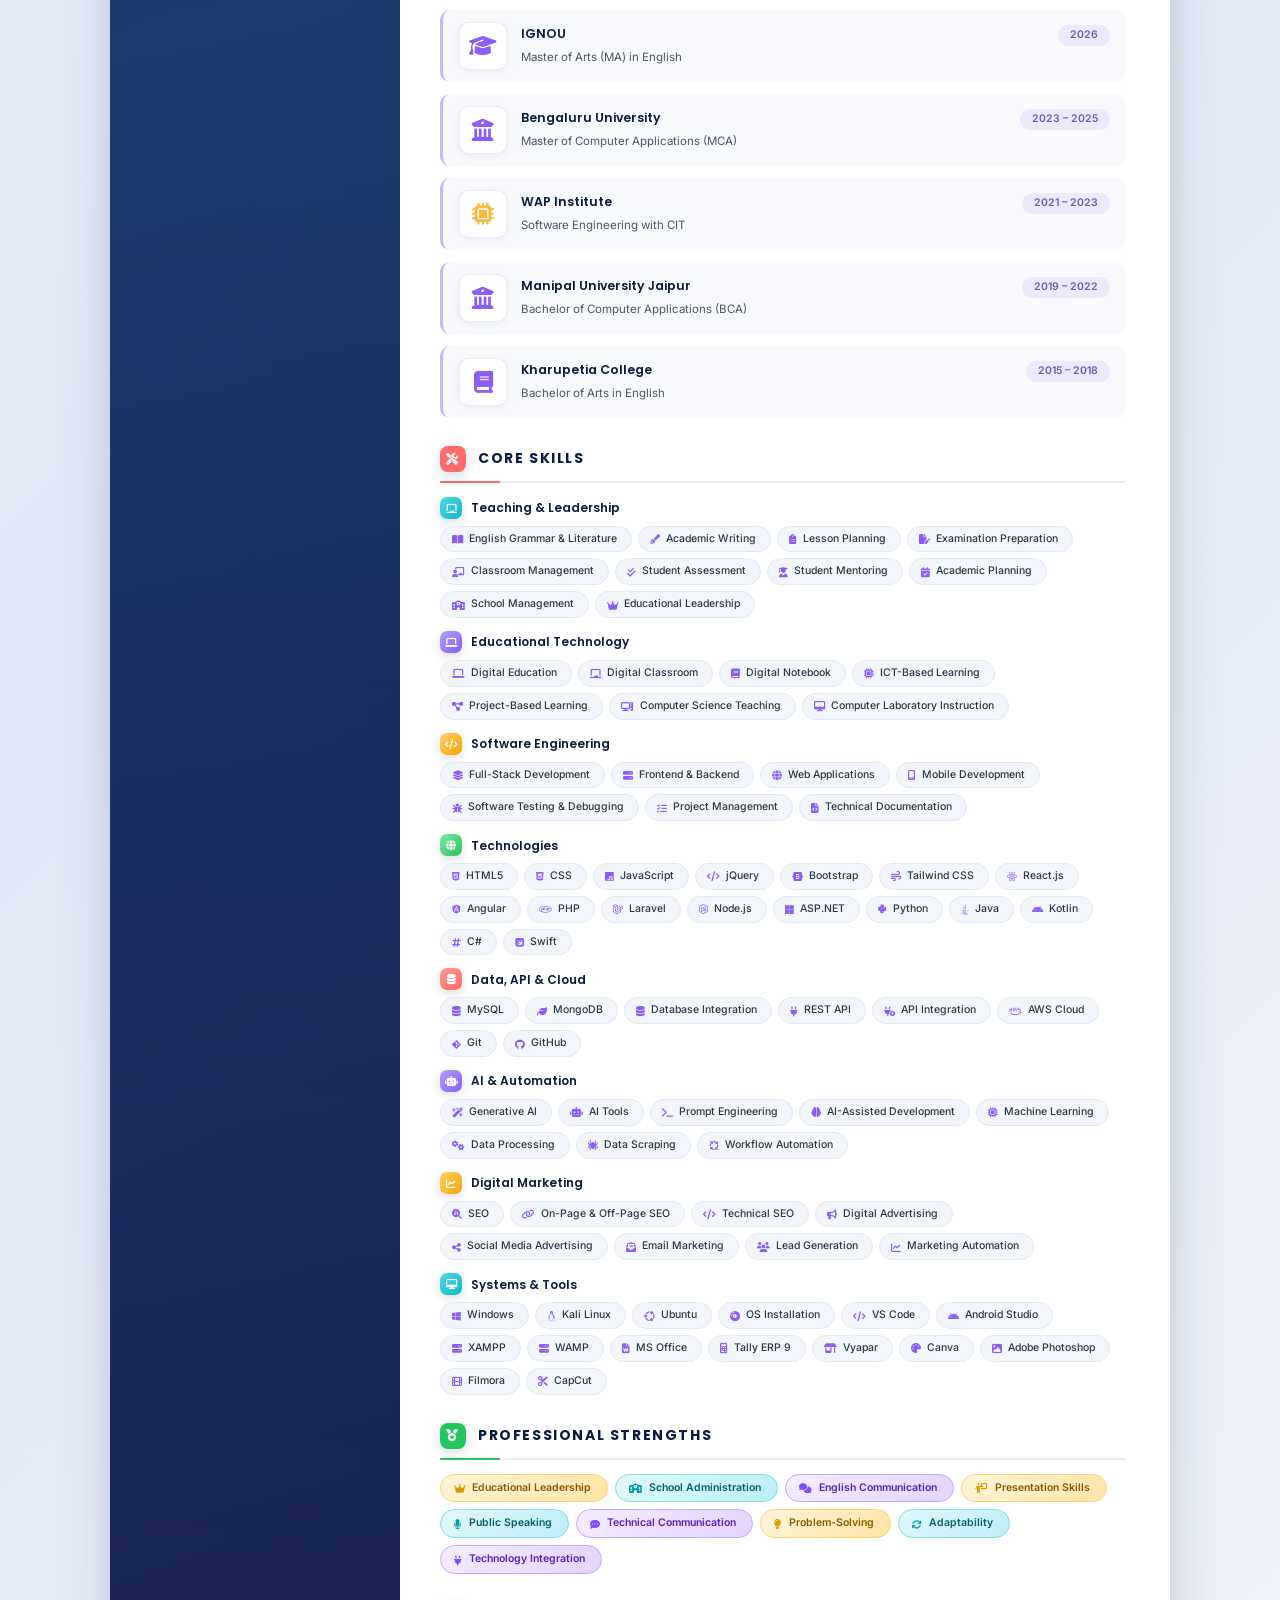
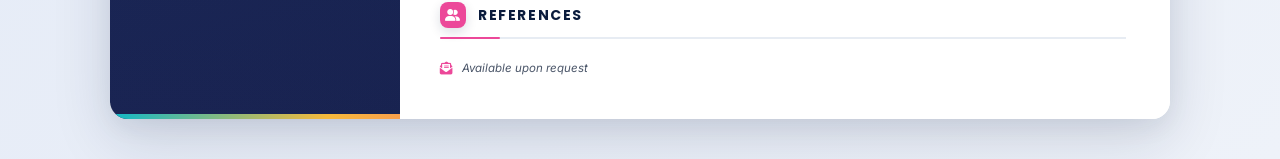
==== commit 8c42dd18: "my resume created modern" ====
--- a/resume/index.html
+++ b/resume/index.html
@@ -1,256 +1,1242 @@
 <!DOCTYPE html>
 <html lang="en">
 <head>
-<meta charset="utf-8">
-<meta name="viewport" content="width=device-width, initial-scale=1">
-<meta name="theme-color" content="#1f4e79">
-<title>Muzahidul Islam — Principal · Educator · Engineer</title>
-<meta name="description" content="Professional resume of Muzahidul Islam — Principal, English Educator, Computer Science Professional and Software Engineer. MCA, MA in English.">
-<meta name="author" content="Muzahidul Islam">
-
-<!-- ============ GOOGLE FONTS ============ -->
-<link rel="preconnect" href="https://fonts.googleapis.com">
-<link rel="preconnect" href="https://fonts.gstatic.com" crossorigin>
-<link href="https://fonts.googleapis.com/css2?family=Montserrat:wght@600;700;800&family=Inter:wght@400;500;600&display=swap" rel="stylesheet">
-
-<!-- ============ FONT AWESOME (LOCAL / OFFLINE) ============ -->
-<link rel="stylesheet" href="library/fontawesome/css/all.min.css">
-
-<link rel="stylesheet" href="style.css">
+    <meta charset="UTF-8">
+    <meta name="viewport" content="width=device-width, initial-scale=1.0">
+    <title>Muzahidul Islam — Executive Resume</title>
+
+    <!-- Google Fonts -->
+    <link rel="preconnect" href="https://fonts.googleapis.com">
+    <link rel="preconnect" href="https://fonts.gstatic.com" crossorigin>
+    <link href="https://fonts.googleapis.com/css2?family=Inter:wght@300;400;500;600;700;800;900&family=Playfair+Display:wght@600;700;800;900&family=Poppins:wght@500;600;700&display=swap" rel="stylesheet">
+
+    <!-- Font Awesome 6.4 Free -->
+    <link rel="stylesheet" href="https://cdnjs.cloudflare.com/ajax/libs/font-awesome/6.4.0/css/all.min.css">
+
+    <style>
+        *, *::before, *::after {
+            margin: 0;
+            padding: 0;
+            box-sizing: border-box;
+        }
+
+        :root {
+            --navy:        #0b1c3d;
+            --navy-soft:   #17325f;
+            --gold:        #f6b93b;
+            --gold-light:  #ffd166;
+            --teal:        #0fb9c9;
+            --coral:       #ff6b6b;
+            --violet:      #8b5cf6;
+            --green:       #22c55e;
+            --pink:        #ec4899;
+            --ink:         #1b2437;
+            --muted:       #5b6b85;
+            --line:        #e7ecf3;
+            --bg-soft:     #f7f9fc;
+        }
+
+        body {
+            font-family: 'Inter', -apple-system, BlinkMacSystemFont, 'Segoe UI', Roboto, sans-serif;
+            background: linear-gradient(135deg, #eef2f9 0%, #e2e9f6 50%, #eef2f9 100%);
+            padding: 40px 20px;
+            display: flex;
+            justify-content: center;
+            align-items: center;
+            min-height: 100vh;
+            line-height: 1.6;
+            color: var(--ink);
+            -webkit-font-smoothing: antialiased;
+            -moz-osx-font-smoothing: grayscale;
+        }
+
+        .ic-gold   { background: linear-gradient(135deg, #ffd166, #f0a500); }
+        .ic-teal   { background: linear-gradient(135deg, #4fd8e8, #0fb9c9); }
+        .ic-coral  { background: linear-gradient(135deg, #ff9a8b, #ff6b6b); }
+        .ic-violet { background: linear-gradient(135deg, #b39dff, #8b5cf6); }
+        .ic-green  { background: linear-gradient(135deg, #7ee8a2, #22c55e); }
+        .ic-pink   { background: linear-gradient(135deg, #ff9ad5, #ec4899); }
+
+        .resume-wrapper {
+            max-width: 1060px;
+            width: 100%;
+            background: #ffffff;
+            border-radius: 18px;
+            box-shadow: 0 20px 60px rgba(11, 28, 61, 0.14), 0 8px 24px rgba(11, 28, 61, 0.06);
+            overflow: hidden;
+            transition: all 0.35s ease;
+            animation: fadeInUp 0.8s ease;
+        }
+
+        .resume-wrapper:hover {
+            box-shadow: 0 28px 75px rgba(11, 28, 61, 0.18);
+        }
+
+        .resume-grid {
+            display: grid;
+            grid-template-columns: 290px 1fr;
+            min-height: 1100px;
+        }
+
+        /* ============== SIDEBAR ============== */
+        .sidebar {
+            background: linear-gradient(165deg, #0b1c3d 0%, #17325f 48%, #0b1c3d 100%);
+            color: #e8edf5;
+            padding: 38px 26px 34px;
+            position: relative;
+            overflow: hidden;
+        }
+
+        .sidebar::before {
+            content: '';
+            position: absolute;
+            top: -50%;
+            right: -50%;
+            width: 200%;
+            height: 200%;
+            background: radial-gradient(circle at 70% 25%, rgba(15, 185, 201, 0.12) 0%, transparent 60%),
+                        radial-gradient(circle at 20% 80%, rgba(139, 92, 246, 0.12) 0%, transparent 60%);
+            pointer-events: none;
+        }
+
+        .sidebar::after {
+            content: '';
+            position: absolute;
+            bottom: 0;
+            left: 0;
+            right: 0;
+            height: 5px;
+            background: linear-gradient(90deg, #0fb9c9, #f6b93b, #ff6b6b, #8b5cf6, #0fb9c9);
+            background-size: 300% 100%;
+            animation: shimmerBorder 5s linear infinite;
+        }
+
+        @keyframes shimmerBorder {
+            0%   { background-position: 0% 0%; }
+            100% { background-position: 300% 0%; }
+        }
+
+        .avatar {
+            width: 112px;
+            height: 112px;
+            border-radius: 50%;
+            background: linear-gradient(135deg, #ffd166 0%, #f6b93b 50%, #ff8f5e 100%);
+            display: flex;
+            align-items: center;
+            justify-content: center;
+            margin: 0 auto 18px;
+            font-family: 'Playfair Display', serif;
+            font-size: 42px;
+            font-weight: 800;
+            color: #0b1c3d;
+            box-shadow: 0 10px 34px rgba(246, 185, 59, 0.42), 0 0 0 4px rgba(255, 255, 255, 0.08);
+            position: relative;
+            z-index: 1;
+        }
+
+        .sidebar-name {
+            font-family: 'Playfair Display', serif;
+            text-align: center;
+            font-size: 23px;
+            font-weight: 800;
+            letter-spacing: 1.6px;
+            color: #ffffff;
+            margin-bottom: 4px;
+            position: relative;
+            z-index: 1;
+        }
+
+        .sidebar-title {
+            text-align: center;
+            font-family: 'Poppins', sans-serif;
+            font-size: 10.5px;
+            font-weight: 500;
+            color: #7fe3ee;
+            letter-spacing: 2px;
+            text-transform: uppercase;
+            margin-bottom: 24px;
+            padding-bottom: 20px;
+            border-bottom: 1px solid rgba(255, 255, 255, 0.12);
+            position: relative;
+            z-index: 1;
+        }
+
+        .sidebar-section { margin-bottom: 24px; position: relative; z-index: 1; }
+
+        .sidebar-section-title {
+            font-family: 'Poppins', sans-serif;
+            font-size: 10.5px;
+            font-weight: 600;
+            text-transform: uppercase;
+            letter-spacing: 1.8px;
+            color: #ffffff;
+            margin-bottom: 12px;
+            padding-bottom: 8px;
+            border-bottom: 1px solid rgba(255, 255, 255, 0.12);
+            display: flex;
+            align-items: center;
+            gap: 9px;
+        }
+
+        .sidebar-section-title i {
+            width: 22px;
+            height: 22px;
+            border-radius: 7px;
+            display: inline-flex;
+            align-items: center;
+            justify-content: center;
+            font-size: 10px;
+            color: #0b1c3d;
+            flex-shrink: 0;
+            box-shadow: 0 3px 10px rgba(0, 0, 0, 0.25);
+        }
+
+        .contact-item {
+            display: flex;
+            align-items: flex-start;
+            gap: 10px;
+            font-size: 11.5px;
+            color: rgba(255, 255, 255, 0.88);
+            padding: 5px 0;
+            transition: all 0.2s ease;
+        }
+
+        .contact-item:hover { color: var(--gold-light); transform: translateX(3px); }
+
+        .contact-item i {
+            width: 16px;
+            font-size: 12px;
+            color: var(--gold);
+            text-align: center;
+            margin-top: 3px;
+            flex-shrink: 0;
+        }
+
+        .contact-item a { color: inherit; text-decoration: none; word-break: break-word; }
+        .contact-item a:hover { color: var(--gold-light); }
+
+        .skill-bar-group { margin-bottom: 14px; }
+
+        .skill-bar-label {
+            display: flex;
+            justify-content: space-between;
+            font-size: 11px;
+            font-weight: 500;
+            color: rgba(255, 255, 255, 0.9);
+            margin-bottom: 4px;
+        }
+
+        .skill-bar-track {
+            width: 100%;
+            height: 6px;
+            background: rgba(255, 255, 255, 0.12);
+            border-radius: 10px;
+            overflow: hidden;
+        }
+
+        .skill-bar-fill { height: 100%; border-radius: 10px; animation: fillBar 1.5s ease forwards; }
+
+        .fill-gold   { background: linear-gradient(90deg, #ffd166, #f0a500); }
+        .fill-teal   { background: linear-gradient(90deg, #4fd8e8, #0fb9c9); }
+        .fill-violet { background: linear-gradient(90deg, #b39dff, #8b5cf6); }
+        .fill-green  { background: linear-gradient(90deg, #7ee8a2, #22c55e); }
+        .fill-coral  { background: linear-gradient(90deg, #ff9a8b, #ff6b6b); }
+
+        .sidebar-tags { display: flex; flex-wrap: wrap; gap: 6px; }
+
+        .sidebar-tag {
+            display: inline-flex;
+            align-items: center;
+            gap: 6px;
+            font-size: 10px;
+            font-weight: 500;
+            background: rgba(255, 255, 255, 0.08);
+            color: rgba(255, 255, 255, 0.9);
+            padding: 4px 13px;
+            border-radius: 20px;
+            border: 1px solid rgba(255, 255, 255, 0.10);
+            transition: all 0.25s ease;
+        }
+
+        .sidebar-tag i {
+            font-size: 10px;
+            color: var(--gold-light);
+            transition: color 0.25s ease;
+        }
+
+        .sidebar-tag:hover {
+            background: linear-gradient(135deg, #ffd166, #f0a500);
+            border-color: transparent;
+            color: #0b1c3d;
+            font-weight: 600;
+            transform: translateY(-1px);
+        }
+
+        .sidebar-tag:hover i { color: #0b1c3d; }
+
+        .lang-item {
+            display: flex;
+            justify-content: space-between;
+            font-size: 11.5px;
+            color: rgba(255, 255, 255, 0.9);
+            padding: 5px 0;
+            border-bottom: 1px solid rgba(255, 255, 255, 0.06);
+        }
+
+        .lang-item:last-child { border-bottom: none; }
+
+        .lang-level { color: var(--gold-light); font-weight: 600; font-size: 10.5px; }
+
+        .cert-item {
+            font-size: 11px;
+            color: rgba(255, 255, 255, 0.88);
+            padding: 4px 0;
+            display: flex;
+            align-items: center;
+            gap: 9px;
+        }
+
+        .cert-item i { color: var(--green); font-size: 11px; flex-shrink: 0; }
+
+        /* ============== MAIN CONTENT ============== */
+        .main-content { padding: 40px 44px 36px 40px; background: #ffffff; }
+
+        .main-header {
+            margin-bottom: 26px;
+            padding-bottom: 18px;
+            border-bottom: 2px solid var(--line);
+            position: relative;
+        }
+
+        .main-header::after {
+            content: '';
+            position: absolute;
+            left: 0;
+            bottom: -2px;
+            width: 130px;
+            height: 3px;
+            border-radius: 3px;
+            background: linear-gradient(90deg, #0fb9c9, #f6b93b, #ff6b6b, #8b5cf6);
+        }
+
+        .main-header h1 {
+            font-family: 'Playfair Display', serif;
+            font-size: 38px;
+            font-weight: 800;
+            letter-spacing: 0.5px;
+            line-height: 1.1;
+        }
+
+        .main-header h1 span {
+            background: linear-gradient(120deg, #0b1c3d 0%, #1e3a8a 55%, #0fb9c9 100%);
+            -webkit-background-clip: text;
+            -webkit-text-fill-color: transparent;
+            background-clip: text;
+        }
+
+        .main-header .subtitle {
+            font-family: 'Poppins', sans-serif;
+            font-size: 13.5px;
+            font-weight: 600;
+            color: var(--muted);
+            margin-top: 8px;
+            letter-spacing: 0.2px;
+            display: flex;
+            align-items: center;
+            gap: 8px;
+            flex-wrap: wrap;
+        }
+
+        .main-header .subtitle .dot { color: var(--gold); font-size: 16px; }
+        .main-header .subtitle .highlight-1 { color: #0e9aab; }
+        .main-header .subtitle .highlight-2 { color: #7c4dff; }
+        .main-header .subtitle .highlight-3 { color: #e85d5d; }
+
+        .section-title {
+            font-family: 'Poppins', sans-serif;
+            font-size: 14px;
+            font-weight: 700;
+            color: var(--navy);
+            text-transform: uppercase;
+            letter-spacing: 1.6px;
+            margin-top: 28px;
+            margin-bottom: 14px;
+            padding-bottom: 9px;
+            border-bottom: 2px solid var(--line);
+            display: flex;
+            align-items: center;
+            gap: 12px;
+            position: relative;
+        }
+
+        .section-title::after {
+            content: '';
+            position: absolute;
+            bottom: -2px;
+            left: 0;
+            width: 60px;
+            height: 2px;
+            border-radius: 2px;
+            background: var(--accent, #f6b93b);
+        }
+
+        .section-title i {
+            width: 26px;
+            height: 26px;
+            border-radius: 8px;
+            display: inline-flex;
+            align-items: center;
+            justify-content: center;
+            font-size: 12px;
+            color: #ffffff;
+            background: var(--accent, #f6b93b);
+            box-shadow: 0 4px 12px rgba(11, 28, 61, 0.14);
+            flex-shrink: 0;
+        }
+
+        .profile-text {
+            font-size: 12px;
+            line-height: 1.85;
+            color: #2d3748;
+            text-align: justify;
+            padding: 0 2px;
+        }
+
+        .profile-text strong { color: var(--navy); font-weight: 700; }
+
+        .exp-item {
+            margin-bottom: 20px;
+            padding-left: 12px;
+            border-left: 3px solid #eef2f8;
+            transition: all 0.25s ease;
+        }
+
+        .exp-item:hover {
+            border-left-color: var(--gold);
+            background: linear-gradient(90deg, rgba(246, 185, 59, 0.06), transparent 70%);
+        }
+
+        .exp-header {
+            display: flex;
+            justify-content: space-between;
+            align-items: baseline;
+            flex-wrap: wrap;
+            gap: 4px 8px;
+        }
+
+        .exp-position {
+            font-family: 'Poppins', sans-serif;
+            font-size: 13.5px;
+            font-weight: 600;
+            color: var(--navy);
+        }
+
+        .exp-position i { color: var(--gold); font-size: 12px; margin-right: 7px; }
+
+        .exp-date {
+            font-size: 10.5px;
+            font-weight: 600;
+            color: #8a5a00;
+            background: linear-gradient(135deg, #fff8e6, #ffedbf);
+            padding: 3px 14px;
+            border-radius: 20px;
+            white-space: nowrap;
+            border: 1px solid rgba(246, 185, 59, 0.35);
+        }
+
+        .exp-date i { margin-right: 4px; color: #d99a00; }
+
+        .exp-company {
+            font-size: 11.5px;
+            font-weight: 600;
+            color: #41546f;
+            margin-top: 2px;
+            margin-bottom: 6px;
+        }
+
+        .exp-company i { color: var(--teal); font-size: 11px; margin-right: 7px; }
+
+        .exp-points { list-style: none; padding-left: 4px; }
+
+        .exp-points li {
+            font-size: 11.5px;
+            line-height: 1.75;
+            color: #2d3748;
+            padding-left: 22px;
+            position: relative;
+            margin-bottom: 3px;
+            text-align: justify;
+        }
+
+        .exp-points li::before {
+            content: "\f111";
+            font-family: "Font Awesome 6 Free";
+            font-weight: 900;
+            font-size: 5px;
+            color: var(--gold);
+            position: absolute;
+            left: 3px;
+            top: 8px;
+        }
+
+        .exp-points li strong { color: var(--navy); font-weight: 700; }
+
+        /* ============== EDUCATION (bulletproof logo fallback) ============== */
+        .edu-item {
+            display: flex;
+            align-items: center;
+            gap: 14px;
+            margin-bottom: 12px;
+            padding: 12px 16px;
+            background: var(--bg-soft);
+            border-left: 3px solid #c9b6ff;
+            border-radius: 10px;
+            transition: all 0.25s ease;
+        }
+
+        .edu-item:hover {
+            background: #f0f4fa;
+            border-left-color: var(--violet);
+            transform: translateX(4px);
+            box-shadow: 0 4px 16px rgba(11, 28, 61, 0.08);
+        }
+
+        .edu-logo {
+            position: relative;
+            width: 48px;
+            height: 48px;
+            flex-shrink: 0;
+            display: flex;
+            align-items: center;
+            justify-content: center;
+            background: #ffffff;
+            border-radius: 10px;
+            border: 1px solid #e7ecf3;
+            box-shadow: 0 2px 8px rgba(11, 28, 61, 0.06);
+            overflow: hidden;
+        }
+
+        /* Font Awesome icon hidden under the image — always visible if image fails */
+        .edu-logo .edu-fallback {
+            position: absolute;
+            top: 50%;
+            left: 50%;
+            transform: translate(-50%, -50%);
+            font-size: 22px;
+            color: var(--violet);
+            z-index: 0;
+            line-height: 1;
+        }
+
+        .edu-logo img {
+            position: relative;
+            z-index: 1;
+            width: 100%;
+            height: 100%;
+            object-fit: contain;
+            background: #ffffff;
+            padding: 5px;
+            border-radius: 10px;
+            display: block;
+        }
+
+        .edu-content { flex: 1; min-width: 0; }
+
+        .edu-header {
+            display: flex;
+            justify-content: space-between;
+            align-items: baseline;
+            flex-wrap: wrap;
+            gap: 4px 8px;
+        }
+
+        .edu-institution {
+            font-family: 'Poppins', sans-serif;
+            font-size: 12.5px;
+            font-weight: 600;
+            color: var(--navy);
+        }
+
+        .edu-year {
+            font-size: 10.5px;
+            color: #6b5bb5;
+            font-weight: 600;
+            background: rgba(139, 92, 246, 0.10);
+            padding: 2px 12px;
+            border-radius: 20px;
+        }
+
+        .edu-degree { font-size: 11.5px; color: #4a5568; margin-top: 2px; }
+
+        /* ============== SKILLS ============== */
+        .skill-category {
+            font-family: 'Poppins', sans-serif;
+            font-size: 12px;
+            font-weight: 600;
+            color: var(--navy);
+            margin-top: 13px;
+            margin-bottom: 7px;
+            display: flex;
+            align-items: center;
+            gap: 9px;
+        }
+
+        .skill-category i {
+            width: 22px;
+            height: 22px;
+            border-radius: 7px;
+            display: inline-flex;
+            align-items: center;
+            justify-content: center;
+            font-size: 10px;
+            color: #ffffff;
+            flex-shrink: 0;
+            box-shadow: 0 3px 10px rgba(11, 28, 61, 0.15);
+        }
+
+        .skill-tags { display: flex; flex-wrap: wrap; gap: 6px; margin-bottom: 2px; }
+
+        .skill-tag {
+            display: inline-flex;
+            align-items: center;
+            gap: 6px;
+            font-size: 10.5px;
+            color: #2d3748;
+            background: #f2f6fb;
+            padding: 4px 14px 4px 11px;
+            border-radius: 20px;
+            border: 1px solid #e2e8f0;
+            transition: all 0.25s ease;
+            font-weight: 500;
+        }
+
+        .skill-tag i {
+            font-size: 10px;
+            color: var(--violet);
+            transition: color 0.25s ease;
+            flex-shrink: 0;
+        }
+
+        .skill-tag:hover {
+            background: linear-gradient(135deg, #17325f, #0b1c3d);
+            color: #ffffff;
+            border-color: transparent;
+            transform: translateY(-2px);
+            box-shadow: 0 6px 16px rgba(11, 28, 61, 0.25);
+        }
+
+        .skill-tag:hover i { color: var(--gold-light); }
+
+        .strength-tags { display: flex; flex-wrap: wrap; gap: 7px; margin-top: 4px; }
+
+        .strength-tag {
+            display: inline-flex;
+            align-items: center;
+            gap: 7px;
+            font-size: 10.5px;
+            font-weight: 600;
+            padding: 5px 16px 5px 13px;
+            border-radius: 20px;
+            transition: all 0.25s ease;
+            border: 1px solid transparent;
+        }
+
+        .strength-tag i { font-size: 10px; flex-shrink: 0; }
+
+        .strength-tag:nth-child(3n+1) {
+            background: linear-gradient(135deg, #fff5d9, #ffe4a6);
+            color: #8a5a00;
+            border-color: #ffd166;
+        }
+        .strength-tag:nth-child(3n+1) i { color: #d99a00; }
+
+        .strength-tag:nth-child(3n+2) {
+            background: linear-gradient(135deg, #e1f8fb, #bdeef5);
+            color: #05606d;
+            border-color: #7fdbe8;
+        }
+        .strength-tag:nth-child(3n+2) i { color: #0e9aab; }
+
+        .strength-tag:nth-child(3n+3) {
+            background: linear-gradient(135deg, #f5ecff, #e4d3ff);
+            color: #5b21b6;
+            border-color: #c4a8ff;
+        }
+        .strength-tag:nth-child(3n+3) i { color: #7c4dff; }
+
+        .strength-tag:hover {
+            transform: translateY(-2px);
+            box-shadow: 0 6px 16px rgba(11, 28, 61, 0.16);
+            filter: saturate(1.4);
+        }
+
+        .ref-text {
+            font-size: 11.5px;
+            color: #4a5568;
+            font-style: italic;
+            padding: 6px 0;
+            display: flex;
+            align-items: center;
+        }
+
+        .ref-text i { color: var(--pink); margin-right: 9px; font-size: 13px; }
+
+        /* ============== PRINT BUTTON ============== */
+        .print-btn {
+            position: fixed;
+            bottom: 30px;
+            right: 30px;
+            background: linear-gradient(135deg, #0b1c3d, #17325f 55%, #8b5cf6 130%);
+            color: #ffffff;
+            border: none;
+            padding: 16px 30px;
+            border-radius: 50px;
+            font-family: 'Poppins', sans-serif;
+            font-size: 13.5px;
+            font-weight: 600;
+            cursor: pointer;
+            box-shadow: 0 10px 32px rgba(11, 28, 61, 0.42);
+            transition: all 0.3s ease;
+            z-index: 1000;
+            display: flex;
+            align-items: center;
+            gap: 11px;
+        }
+
+        .print-btn i { font-size: 16px; color: var(--gold-light); }
+        .print-btn:hover { transform: translateY(-3px) scale(1.02); box-shadow: 0 14px 46px rgba(11, 28, 61, 0.55); }
+        .print-btn:active { transform: scale(0.97); }
+
+        /* ============== PRINT ============== */
+        @media print {
+            * {
+                -webkit-print-color-adjust: exact !important;
+                print-color-adjust: exact !important;
+                color-adjust: exact !important;
+            }
+            body { background: #ffffff; padding: 0; margin: 0; }
+            .resume-wrapper { box-shadow: none; border-radius: 0; max-width: 100%; animation: none; }
+            .resume-grid { min-height: auto; }
+            .print-btn { display: none !important; }
+            .sidebar::after { display: none; }
+            .main-content { padding: 35px 40px 30px 35px; }
+        }
+
+        /* ============== RESPONSIVE ============== */
+        @media (max-width: 860px) {
+            .resume-grid { grid-template-columns: 1fr; }
+            .sidebar { padding: 30px 24px 28px; }
+            .main-content { padding: 28px 24px 25px; }
+            .avatar { width: 92px; height: 92px; font-size: 34px; }
+            .main-header h1 { font-size: 29px; }
+        }
+
+        @media (max-width: 480px) {
+            body { padding: 16px 8px; }
+            .main-content { padding: 18px 15px 20px; }
+            .sidebar { padding: 22px 16px 20px; }
+            .main-header h1 { font-size: 23px; }
+            .main-header .subtitle { font-size: 11.5px; }
+            .exp-header, .edu-header { flex-direction: column; align-items: flex-start; }
+            .print-btn {
+                bottom: 12px; right: 12px;
+                padding: 12px 18px;
+                font-size: 12px;
+                border-radius: 40px;
+            }
+            .print-btn span { display: none; }
+            .skill-tag { font-size: 9.5px; padding: 3px 10px 3px 8px; gap: 5px; }
+            .skill-tag i { font-size: 9px; }
+            .strength-tag { font-size: 9.5px; padding: 4px 12px 4px 10px; gap: 5px; }
+            .strength-tag i { font-size: 9px; }
+            .sidebar-tag { font-size: 9.5px; padding: 3px 11px; gap: 5px; }
+            .sidebar-tag i { font-size: 9px; }
+            .edu-logo { width: 40px; height: 40px; }
+            .edu-logo .edu-fallback { font-size: 18px; }
+        }
+
+        @keyframes fadeInUp {
+            from { opacity: 0; transform: translateY(20px); }
+            to   { opacity: 1; transform: translateY(0); }
+        }
+
+        @keyframes fillBar {
+            from { width: 0%; }
+            to   { width: var(--fill-width); }
+        }
+    </style>
 </head>
-
 <body>
 
-<a class="skip-link" href="#resumeRoot">Skip to resume content</a>
-
-<!-- =========================================================
-     TOP TOOLBAR  (application UI — never printed)
-     ========================================================= -->
-<header class="toolbar no-print" role="banner">
-  <div class="toolbar__brand">
-    <span class="toolbar__mark" aria-hidden="true"><i class="fa-solid fa-file-lines"></i></span>
-    <span class="toolbar__titles">
-      <strong>Resume Studio</strong>
-      <small id="brandSub">Muzahidul Islam</small>
-    </span>
-  </div>
-
-  <nav class="toolbar__nav" aria-label="Resume controls">
-    <button id="btnEditToggle" class="btn btn--primary" type="button"
-            aria-pressed="false" aria-label="Edit resume">
-      <i class="fa-solid fa-pen-to-square" aria-hidden="true"></i>
-      <span id="btnEditLabel">Edit Resume</span>
+    <div class="resume-wrapper">
+        <div class="resume-grid">
+
+            <!-- ================= SIDEBAR ================= -->
+            <div class="sidebar">
+
+                <div class="avatar">MI</div>
+                <div class="sidebar-name">MUZAHIDUL ISLAM</div>
+                <div class="sidebar-title">Educator &middot; Engineer</div>
+
+                <!-- Contact -->
+                <div class="sidebar-section">
+                    <div class="sidebar-section-title">
+                        <i class="fa fa-address-card ic-teal"></i> Contact
+                    </div>
+                    <div class="contact-item">
+                        <i class="fa fa-map-marker-alt"></i>
+                        <span>No 2 Kuwari Pukhuri, Kharupetia, Darrang, Assam, India - 784115</span>
+                    </div>
+                    <div class="contact-item">
+                        <i class="fa fa-phone"></i>
+                        <a href="tel:+919101214304">+91 91012 14304</a>
+                    </div>
+                    <div class="contact-item">
+                        <i class="fa fa-envelope"></i>
+                        <a href="mailto:contact@muzahid.online">contact@muzahid.online</a>
+                    </div>
+                    <div class="contact-item">
+                        <i class="fab fa-linkedin-in"></i>
+                        <a href="#" target="_blank">muzahid-tech</a>
+                    </div>
+                    <div class="contact-item">
+                        <i class="fab fa-github"></i>
+                        <a href="#" target="_blank">muzahid-tech</a>
+                    </div>
+                </div>
+
+                <!-- Core Competencies -->
+                <div class="sidebar-section">
+                    <div class="sidebar-section-title">
+                        <i class="fa fa-star ic-gold"></i> Core Competencies
+                    </div>
+                    <div class="sidebar-tags">
+                        <span class="sidebar-tag"><i class="fa fa-crown"></i> Educational Leadership</span>
+                        <span class="sidebar-tag"><i class="fa fa-layer-group"></i> Full-Stack Dev</span>
+                        <span class="sidebar-tag"><i class="fa fa-robot"></i> AI Integration</span>
+                        <span class="sidebar-tag"><i class="fa fa-list-check"></i> Project Management</span>
+                        <span class="sidebar-tag"><i class="fa fa-laptop"></i> Digital Education</span>
+                        <span class="sidebar-tag"><i class="fa fa-cloud"></i> Cloud Computing</span>
+                    </div>
+                </div>
+
+                <!-- Technical Skills -->
+                <div class="sidebar-section">
+                    <div class="sidebar-section-title">
+                        <i class="fa fa-code ic-green"></i> Technical Skills
+                    </div>
+
+                    <div class="skill-bar-group">
+                        <div class="skill-bar-label"><span>Full-Stack Development</span><span>92%</span></div>
+                        <div class="skill-bar-track"><div class="skill-bar-fill fill-gold" style="--fill-width: 92%; width: 92%;"></div></div>
+                    </div>
+
+                    <div class="skill-bar-group">
+                        <div class="skill-bar-label"><span>AI &amp; Automation</span><span>85%</span></div>
+                        <div class="skill-bar-track"><div class="skill-bar-fill fill-violet" style="--fill-width: 85%; width: 85%;"></div></div>
+                    </div>
+
+                    <div class="skill-bar-group">
+                        <div class="skill-bar-label"><span>Cloud &amp; DevOps</span><span>78%</span></div>
+                        <div class="skill-bar-track"><div class="skill-bar-fill fill-teal" style="--fill-width: 78%; width: 78%;"></div></div>
+                    </div>
+
+                    <div class="skill-bar-group">
+                        <div class="skill-bar-label"><span>Database Management</span><span>88%</span></div>
+                        <div class="skill-bar-track"><div class="skill-bar-fill fill-green" style="--fill-width: 88%; width: 88%;"></div></div>
+                    </div>
+
+                    <div class="skill-bar-group">
+                        <div class="skill-bar-label"><span>Digital Marketing</span><span>75%</span></div>
+                        <div class="skill-bar-track"><div class="skill-bar-fill fill-coral" style="--fill-width: 75%; width: 75%;"></div></div>
+                    </div>
+                </div>
+
+                <!-- Languages -->
+                <div class="sidebar-section">
+                    <div class="sidebar-section-title">
+                        <i class="fa fa-language ic-violet"></i> Languages
+                    </div>
+                    <div class="lang-item"><span>English</span><span class="lang-level">Fluent</span></div>
+                    <div class="lang-item"><span>Assamese</span><span class="lang-level">Fluent</span></div>
+                    <div class="lang-item"><span>Bengali</span><span class="lang-level">Fluent</span></div>
+                    <div class="lang-item"><span>Hindi</span><span class="lang-level">Fluent</span></div>
+                </div>
+
+                <!-- Certifications -->
+                <div class="sidebar-section">
+                    <div class="sidebar-section-title">
+                        <i class="fa fa-certificate ic-coral"></i> Certifications
+                    </div>
+                    <div class="cert-item"><i class="fa fa-check-circle"></i> Bisharad – Hindi</div>
+                    <div class="cert-item"><i class="fa fa-check-circle"></i> PGDCA – CCERT</div>
+                    <div class="cert-item"><i class="fa fa-check-circle"></i> Digital Marketing – LinkedIn</div>
+                    <div class="cert-item"><i class="fa fa-check-circle"></i> Cyber Security – SkillUp</div>
+                    <div class="cert-item"><i class="fa fa-check-circle"></i> Ethical Hacking – Programming Hub</div>
+                    <div class="cert-item"><i class="fa fa-check-circle"></i> EA Supervisor – NSEIT</div>
+                </div>
+
+            </div>
+
+            <!-- ================= MAIN ================= -->
+            <div class="main-content">
+
+                <!-- Header -->
+                <div class="main-header">
+                    <h1><span>MUZAHIDUL ISLAM</span></h1>
+                    <div class="subtitle">
+                        <span class="highlight-1">English Educator</span>
+                        <span class="dot">&#9679;</span>
+                        <span class="highlight-2">Computer Science Professional</span>
+                        <span class="dot">&#9679;</span>
+                        <span class="highlight-3">Software Engineer</span>
+                    </div>
+                </div>
+
+                <!-- Profile -->
+                <div class="section-title" style="--accent:#0fb9c9;">
+                    <i class="fa fa-user"></i> Professional Profile
+                </div>
+                <p class="profile-text">
+                    <strong>MCA</strong> and <strong>MA in English</strong> qualified education professional with
+                    extensive experience in academic leadership, English teaching, Computer Science education, and
+                    software development. Currently serving as <strong>Principal and English Teacher</strong> at
+                    Darrang Royal Academy (DRA). Combines deep expertise in English grammar and literature,
+                    academic writing, school management, digital education, programming, web development,
+                    databases, APIs, AI tools, and emerging technologies. Committed to strengthening academic
+                    standards through disciplined leadership, technology-enabled learning, and practical,
+                    project-based education.
+                </p>
+
+                <!-- Experience -->
+                <div class="section-title" style="--accent:#f6b93b;">
+                    <i class="fa fa-briefcase"></i> Professional Experience
+                </div>
+
+                <div class="exp-item">
+                    <div class="exp-header">
+                        <span class="exp-position"><i class="fa fa-graduation-cap"></i>Principal &amp; English Teacher</span>
+                        <span class="exp-date"><i class="fa fa-calendar-alt"></i> Present</span>
+                    </div>
+                    <div class="exp-company"><i class="fa fa-building"></i>Darrang Royal Academy (DRA), Darrang, Assam</div>
+                    <ul class="exp-points">
+                        <li>Provide academic and administrative leadership, overseeing school operations, academic planning, teacher coordination, student discipline, and institutional development.</li>
+                        <li>Lead English instruction in Grammar, Literature, Writing, Reading, and Comprehension while supporting academic performance and examination preparation.</li>
+                        <li>Promote digital classrooms, modern teaching practices, effective school management, and improved student engagement and learning outcomes.</li>
+                    </ul>
+                </div>
+
+                <div class="exp-item">
+                    <div class="exp-header">
+                        <span class="exp-position"><i class="fa fa-graduation-cap"></i>English Teacher</span>
+                        <span class="exp-date"><i class="fa fa-calendar-alt"></i> 2024 – 2026</span>
+                    </div>
+                    <div class="exp-company"><i class="fa fa-building"></i>Lakhimpur Markaz Academy (Super - 40), Lakhimpur, Assam</div>
+                    <ul class="exp-points">
+                        <li>Taught English Grammar, Literature, Writing, Reading, and Comprehension, preparing lesson plans, study materials, assignments, and assessments.</li>
+                        <li>Guided students in examination preparation, monitored academic progress, and helped improve communication, writing, vocabulary, and overall English proficiency.</li>
+                        <li>Promoted interactive and digital teaching methods, maintained classroom discipline, and supported student engagement and effective learning outcomes.</li>
+                    </ul>
+                </div>
+
+                <div class="exp-item">
+                    <div class="exp-header">
+                        <span class="exp-position"><i class="fa fa-chalkboard-user"></i>English Teacher &amp; Computer Science Teacher</span>
+                        <span class="exp-date"><i class="fa fa-calendar-alt"></i> 2023 – 2024</span>
+                    </div>
+                    <div class="exp-company"><i class="fa fa-building"></i>Creative Mission Academy, Donbosco</div>
+                    <ul class="exp-points">
+                        <li>Delivered English and Computer Science instruction across middle and secondary levels, covering grammar, literature, programming fundamentals, computer applications, and practical computer skills.</li>
+                        <li>Implemented activity-based and project-based learning through laboratory sessions, coding demonstrations, debates, speech programmes, and writing workshops.</li>
+                        <li>Used digital and interactive teaching methods, contributing to approximately <strong>25% improvement</strong> in students' practical examination results.</li>
+                    </ul>
+                </div>
+
+                <div class="exp-item">
+                    <div class="exp-header">
+                        <span class="exp-position"><i class="fa fa-laptop-code"></i>Software Engineering Intern</span>
+                        <span class="exp-date"><i class="fa fa-calendar-alt"></i> 2022 – 2024</span>
+                    </div>
+                    <div class="exp-company"><i class="fa fa-building"></i>Eurofins IT Solution</div>
+                    <ul class="exp-points">
+                        <li>Developed responsive and user-friendly websites and web applications using HTML, CSS, JavaScript, PHP, and related web technologies.</li>
+                        <li>Worked across frontend, backend, database, and API integration to develop functional web application features.</li>
+                        <li>Improved usability, responsiveness, and performance while supporting testing, debugging, maintenance, and ongoing development.</li>
+                    </ul>
+                </div>
+
+                <div class="exp-item">
+                    <div class="exp-header">
+                        <span class="exp-position"><i class="fa fa-code"></i>Website Developer</span>
+                        <span class="exp-date"><i class="fa fa-calendar-alt"></i> 2021 – 2022</span>
+                    </div>
+                    <div class="exp-company"><i class="fa fa-building"></i>Fidelity Investments India</div>
+                    <ul class="exp-points">
+                        <li>Supported software engineering and application development projects involving coding, frontend and backend development, and database-related tasks.</li>
+                        <li>Participated in the software development lifecycle, including development, testing, debugging, and technical problem-solving.</li>
+                        <li>Collaborated with development teams using version control, code maintenance, testing, and documentation practices.</li>
+                    </ul>
+                </div>
+
+                <div class="exp-item">
+                    <div class="exp-header">
+                        <span class="exp-position"><i class="fa fa-video"></i>Online English Tutor</span>
+                        <span class="exp-date"><i class="fa fa-calendar-alt"></i> 2019 – 2021</span>
+                    </div>
+                    <div class="exp-company"><i class="fa fa-building"></i>Dhula Public Academy</div>
+                    <ul class="exp-points">
+                        <li>Delivered online English classes using virtual teaching tools and customized lessons based on student learning needs.</li>
+                        <li>Taught grammar, literature, writing, reading, and comprehension to improve participation and academic performance.</li>
+                    </ul>
+                </div>
+
+                <!-- Education -->
+                <div class="section-title" style="--accent:#8b5cf6;">
+                    <i class="fa fa-university"></i> Education
+                </div>
+
+                <!-- IGNOU -->
+                <div class="edu-item">
+                    <div class="edu-logo">
+                        <i class="fa fa-graduation-cap edu-fallback"></i>
+                        <img src="https://upload.wikimedia.org/wikipedia/commons/thumb/8/8f/IGNOU_logo.svg/240px-IGNOU_logo.svg.png"
+                             alt="" onerror="this.style.display='none'">
+                    </div>
+                    <div class="edu-content">
+                        <div class="edu-header">
+                            <span class="edu-institution">IGNOU</span>
+                            <span class="edu-year">2026</span>
+                        </div>
+                        <div class="edu-degree">Master of Arts (MA) in English</div>
+                    </div>
+                </div>
+
+                <!-- Bengaluru University -->
+                <div class="edu-item">
+                    <div class="edu-logo">
+                        <i class="fa fa-building-columns edu-fallback"></i>
+                        <img src="https://upload.wikimedia.org/wikipedia/en/thumb/8/8b/Bangalore_University_logo.png/200px-Bangalore_University_logo.png"
+                             alt="" onerror="this.style.display='none'">
+                    </div>
+                    <div class="edu-content">
+                        <div class="edu-header">
+                            <span class="edu-institution">Bengaluru University</span>
+                            <span class="edu-year">2023 – 2025</span>
+                        </div>
+                        <div class="edu-degree">Master of Computer Applications (MCA)</div>
+                    </div>
+                </div>
+
+                <!-- WAP Institute -->
+                <div class="edu-item">
+                    <div class="edu-logo">
+                        <i class="fa fa-microchip edu-fallback" style="color:#f6b93b;"></i>
+                    </div>
+                    <div class="edu-content">
+                        <div class="edu-header">
+                            <span class="edu-institution">WAP Institute</span>
+                            <span class="edu-year">2021 – 2023</span>
+                        </div>
+                        <div class="edu-degree">Software Engineering with CIT</div>
+                    </div>
+                </div>
+
+                <!-- Manipal University Jaipur -->
+                <div class="edu-item">
+                    <div class="edu-logo">
+                        <i class="fa fa-university edu-fallback"></i>
+                        <img src="https://upload.wikimedia.org/wikipedia/en/thumb/3/3c/Manipal_University_Jaipur_logo.png/220px-Manipal_University_Jaipur_logo.png"
+                             alt="" onerror="this.style.display='none'">
+                    </div>
+                    <div class="edu-content">
+                        <div class="edu-header">
+                            <span class="edu-institution">Manipal University Jaipur</span>
+                            <span class="edu-year">2019 – 2022</span>
+                        </div>
+                        <div class="edu-degree">Bachelor of Computer Applications (BCA)</div>
+                    </div>
+                </div>
+
+                <!-- Kharupetia College -->
+                <div class="edu-item">
+                    <div class="edu-logo">
+                        <i class="fa fa-book edu-fallback"></i>
+                        <img src="https://upload.wikimedia.org/wikipedia/commons/thumb/4/47/Placeholder_view_vector.svg/200px-Placeholder_view_vector.svg.png"
+                             alt="" onerror="this.style.display='none'">
+                    </div>
+                    <div class="edu-content">
+                        <div class="edu-header">
+                            <span class="edu-institution">Kharupetia College</span>
+                            <span class="edu-year">2015 – 2018</span>
+                        </div>
+                        <div class="edu-degree">Bachelor of Arts in English</div>
+                    </div>
+                </div>
+
+                <!-- Core Skills -->
+                <div class="section-title" style="--accent:#ff6b6b;">
+                    <i class="fa fa-tools"></i> Core Skills
+                </div>
+
+                <!-- Teaching & Leadership -->
+                <div class="skill-category"><i class="fa fa-chalkboard ic-teal"></i> Teaching &amp; Leadership</div>
+                <div class="skill-tags">
+                    <span class="skill-tag"><i class="fa fa-book-open"></i> English Grammar &amp; Literature</span>
+                    <span class="skill-tag"><i class="fa fa-pen-fancy"></i> Academic Writing</span>
+                    <span class="skill-tag"><i class="fa fa-clipboard-list"></i> Lesson Planning</span>
+                    <span class="skill-tag"><i class="fa fa-file-pen"></i> Examination Preparation</span>
+                    <span class="skill-tag"><i class="fa fa-chalkboard-user"></i> Classroom Management</span>
+                    <span class="skill-tag"><i class="fa fa-check-double"></i> Student Assessment</span>
+                    <span class="skill-tag"><i class="fa fa-user-graduate"></i> Student Mentoring</span>
+                    <span class="skill-tag"><i class="fa fa-calendar-check"></i> Academic Planning</span>
+                    <span class="skill-tag"><i class="fa fa-school"></i> School Management</span>
+                    <span class="skill-tag"><i class="fa fa-crown"></i> Educational Leadership</span>
+                </div>
+
+                <!-- Educational Technology -->
+                <div class="skill-category"><i class="fa fa-laptop ic-violet"></i> Educational Technology</div>
+                <div class="skill-tags">
+                    <span class="skill-tag"><i class="fa fa-laptop"></i> Digital Education</span>
+                    <span class="skill-tag"><i class="fa fa-chalkboard"></i> Digital Classroom</span>
+                    <span class="skill-tag"><i class="fa fa-book"></i> Digital Notebook</span>
+                    <span class="skill-tag"><i class="fa fa-microchip"></i> ICT-Based Learning</span>
+                    <span class="skill-tag"><i class="fa fa-diagram-project"></i> Project-Based Learning</span>
+                    <span class="skill-tag"><i class="fa fa-computer"></i> Computer Science Teaching</span>
+                    <span class="skill-tag"><i class="fa fa-desktop"></i> Computer Laboratory Instruction</span>
+                </div>
+
+                <!-- Software Engineering -->
+                <div class="skill-category"><i class="fa fa-code ic-gold"></i> Software Engineering</div>
+                <div class="skill-tags">
+                    <span class="skill-tag"><i class="fa fa-layer-group"></i> Full-Stack Development</span>
+                    <span class="skill-tag"><i class="fa fa-server"></i> Frontend &amp; Backend</span>
+                    <span class="skill-tag"><i class="fa fa-globe"></i> Web Applications</span>
+                    <span class="skill-tag"><i class="fa fa-mobile-screen"></i> Mobile Development</span>
+                    <span class="skill-tag"><i class="fa fa-bug"></i> Software Testing &amp; Debugging</span>
+                    <span class="skill-tag"><i class="fa fa-list-check"></i> Project Management</span>
+                    <span class="skill-tag"><i class="fa fa-file-code"></i> Technical Documentation</span>
+                </div>
+
+                <!-- Technologies -->
+                <div class="skill-category"><i class="fa fa-globe ic-green"></i> Technologies</div>
+                <div class="skill-tags">
+                    <span class="skill-tag"><i class="fab fa-html5"></i> HTML5</span>
+                    <span class="skill-tag"><i class="fab fa-css3-alt"></i> CSS</span>
+                    <span class="skill-tag"><i class="fab fa-js"></i> JavaScript</span>
+                    <span class="skill-tag"><i class="fa fa-code"></i> jQuery</span>
+                    <span class="skill-tag"><i class="fab fa-bootstrap"></i> Bootstrap</span>
+                    <span class="skill-tag"><i class="fa fa-wind"></i> Tailwind CSS</span>
+                    <span class="skill-tag"><i class="fab fa-react"></i> React.js</span>
+                    <span class="skill-tag"><i class="fab fa-angular"></i> Angular</span>
+                    <span class="skill-tag"><i class="fab fa-php"></i> PHP</span>
+                    <span class="skill-tag"><i class="fab fa-laravel"></i> Laravel</span>
+                    <span class="skill-tag"><i class="fab fa-node-js"></i> Node.js</span>
+                    <span class="skill-tag"><i class="fab fa-microsoft"></i> ASP.NET</span>
+                    <span class="skill-tag"><i class="fab fa-python"></i> Python</span>
+                    <span class="skill-tag"><i class="fab fa-java"></i> Java</span>
+                    <span class="skill-tag"><i class="fab fa-android"></i> Kotlin</span>
+                    <span class="skill-tag"><i class="fa fa-hashtag"></i> C#</span>
+                    <span class="skill-tag"><i class="fab fa-swift"></i> Swift</span>
+                </div>
+
+                <!-- Data, API & Cloud -->
+                <div class="skill-category"><i class="fa fa-database ic-coral"></i> Data, API &amp; Cloud</div>
+                <div class="skill-tags">
+                    <span class="skill-tag"><i class="fa fa-database"></i> MySQL</span>
+                    <span class="skill-tag"><i class="fa fa-leaf"></i> MongoDB</span>
+                    <span class="skill-tag"><i class="fa fa-database"></i> Database Integration</span>
+                    <span class="skill-tag"><i class="fa fa-plug"></i> REST API</span>
+                    <span class="skill-tag"><i class="fa fa-plug-circle-bolt"></i> API Integration</span>
+                    <span class="skill-tag"><i class="fab fa-aws"></i> AWS Cloud</span>
+                    <span class="skill-tag"><i class="fab fa-git-alt"></i> Git</span>
+                    <span class="skill-tag"><i class="fab fa-github"></i> GitHub</span>
+                </div>
+
+                <!-- AI & Automation -->
+                <div class="skill-category"><i class="fa fa-robot ic-violet"></i> AI &amp; Automation</div>
+                <div class="skill-tags">
+                    <span class="skill-tag"><i class="fa fa-wand-magic-sparkles"></i> Generative AI</span>
+                    <span class="skill-tag"><i class="fa fa-robot"></i> AI Tools</span>
+                    <span class="skill-tag"><i class="fa fa-terminal"></i> Prompt Engineering</span>
+                    <span class="skill-tag"><i class="fa fa-brain"></i> AI-Assisted Development</span>
+                    <span class="skill-tag"><i class="fa fa-microchip"></i> Machine Learning</span>
+                    <span class="skill-tag"><i class="fa fa-gears"></i> Data Processing</span>
+                    <span class="skill-tag"><i class="fa fa-spider"></i> Data Scraping</span>
+                    <span class="skill-tag"><i class="fa fa-arrows-spin"></i> Workflow Automation</span>
+                </div>
+
+                <!-- Digital Marketing -->
+                <div class="skill-category"><i class="fa fa-chart-line ic-gold"></i> Digital Marketing</div>
+                <div class="skill-tags">
+                    <span class="skill-tag"><i class="fa fa-magnifying-glass-chart"></i> SEO</span>
+                    <span class="skill-tag"><i class="fa fa-link"></i> On-Page &amp; Off-Page SEO</span>
+                    <span class="skill-tag"><i class="fa fa-code"></i> Technical SEO</span>
+                    <span class="skill-tag"><i class="fa fa-bullhorn"></i> Digital Advertising</span>
+                    <span class="skill-tag"><i class="fa fa-share-nodes"></i> Social Media Advertising</span>
+                    <span class="skill-tag"><i class="fa fa-envelope-open-text"></i> Email Marketing</span>
+                    <span class="skill-tag"><i class="fa fa-users"></i> Lead Generation</span>
+                    <span class="skill-tag"><i class="fa fa-chart-line"></i> Marketing Automation</span>
+                </div>
+
+                <!-- Systems & Tools -->
+                <div class="skill-category"><i class="fa fa-desktop ic-teal"></i> Systems &amp; Tools</div>
+                <div class="skill-tags">
+                    <span class="skill-tag"><i class="fab fa-windows"></i> Windows</span>
+                    <span class="skill-tag"><i class="fab fa-linux"></i> Kali Linux</span>
+                    <span class="skill-tag"><i class="fab fa-ubuntu"></i> Ubuntu</span>
+                    <span class="skill-tag"><i class="fa fa-compact-disc"></i> OS Installation</span>
+                    <span class="skill-tag"><i class="fa fa-code"></i> VS Code</span>
+                    <span class="skill-tag"><i class="fab fa-android"></i> Android Studio</span>
+                    <span class="skill-tag"><i class="fa fa-server"></i> XAMPP</span>
+                    <span class="skill-tag"><i class="fa fa-server"></i> WAMP</span>
+                    <span class="skill-tag"><i class="fa fa-file-word"></i> MS Office</span>
+                    <span class="skill-tag"><i class="fa fa-calculator"></i> Tally ERP 9</span>
+                    <span class="skill-tag"><i class="fa fa-shop"></i> Vyapar</span>
+                    <span class="skill-tag"><i class="fa fa-palette"></i> Canva</span>
+                    <span class="skill-tag"><i class="fa fa-image"></i> Adobe Photoshop</span>
+                    <span class="skill-tag"><i class="fa fa-film"></i> Filmora</span>
+                    <span class="skill-tag"><i class="fa fa-scissors"></i> CapCut</span>
+                </div>
+
+                <!-- Professional Strengths -->
+                <div class="section-title" style="--accent:#22c55e;">
+                    <i class="fa fa-medal"></i> Professional Strengths
+                </div>
+                <div class="strength-tags">
+                    <span class="strength-tag"><i class="fa fa-crown"></i> Educational Leadership</span>
+                    <span class="strength-tag"><i class="fa fa-school"></i> School Administration</span>
+                    <span class="strength-tag"><i class="fa fa-comments"></i> English Communication</span>
+                    <span class="strength-tag"><i class="fa fa-person-chalkboard"></i> Presentation Skills</span>
+                    <span class="strength-tag"><i class="fa fa-microphone"></i> Public Speaking</span>
+                    <span class="strength-tag"><i class="fa fa-comment-dots"></i> Technical Communication</span>
+                    <span class="strength-tag"><i class="fa fa-lightbulb"></i> Problem-Solving</span>
+                    <span class="strength-tag"><i class="fa fa-arrows-rotate"></i> Adaptability</span>
+                    <span class="strength-tag"><i class="fa fa-plug"></i> Technology Integration</span>
+                </div>
+
+                <!-- References -->
+                <div class="section-title" style="--accent:#ec4899;">
+                    <i class="fa fa-user-friends"></i> References
+                </div>
+                <p class="ref-text">
+                    <i class="fa fa-envelope-open-text"></i>
+                    Available upon request
+                </p>
+
+            </div>
+
+        </div>
+    </div>
+
+    <button class="print-btn" onclick="window.print()">
+        <i class="fa fa-print"></i>
+        <span>Print / Save as PDF</span>
     </button>
 
-    <button id="btnPrint" class="btn" type="button" aria-label="Print resume">
-      <i class="fa-solid fa-print" aria-hidden="true"></i><span>Print</span>
-    </button>
-
-    <button id="btnPdf" class="btn" type="button" aria-label="Save resume as PDF">
-      <i class="fa-solid fa-file-pdf" aria-hidden="true"></i><span>Save PDF</span>
-    </button>
-
-    <button id="btnShare" class="btn" type="button" aria-label="Share resume"
-            aria-haspopup="true" aria-expanded="false" aria-controls="shareMenu">
-      <i class="fa-solid fa-share-nodes" aria-hidden="true"></i><span>Share</span>
-    </button>
-  </nav>
-</header>
-
-<!-- =========================================================
-     RESUME DOCUMENT
-     ========================================================= -->
-<main class="resume-root" id="resumeRoot">
-
-  <!-- ---------------- COVER PAGE ---------------- -->
-  <section class="page cover-page" id="coverPage" aria-label="Resume cover page">
-    <div class="cover__band" aria-hidden="true"></div>
-
-    <div class="cover__inner">
-      <div class="cover__photo-wrap">
-        <img id="coverPhoto" class="cover__photo" src="assets/image/profile.png"
-             alt="Portrait of Muzahidul Islam">
-      </div>
-
-      <h1 class="cover__name" id="coverName">MUZAHIDUL ISLAM</h1>
-      <p class="cover__title" id="coverTitle">PRINCIPAL · EDUCATOR · ENGINEER</p>
-
-      <div class="cover__rule" aria-hidden="true"></div>
-
-      <p class="cover__identity" id="coverIdentity"></p>
-      <p class="cover__statement" id="coverStatement"></p>
-
-      <ul class="cover__contact" id="coverContact"></ul>
-    </div>
-
-    <footer class="cover__footer">
-      <span>Curriculum Vitae</span>
-      <span class="cover__dot" aria-hidden="true"></span>
-      <span id="coverYear">2026</span>
-    </footer>
-  </section>
-
-  <!-- ---------------- RESUME PAGE ---------------- -->
-  <section class="page resume-page" id="resumePage" aria-label="Resume">
-
-    <header class="resume-header">
-      <div class="resume-header__text">
-        <h1 class="resume-header__name" id="resumeName">MUZAHIDUL ISLAM</h1>
-        <p class="resume-header__identity" id="resumeIdentity"></p>
-      </div>
-      <img id="resumePhoto" class="resume-header__photo" src="assets/image/profile.png"
-           alt="Portrait of Muzahidul Islam">
-    </header>
-
-    <ul class="contact-row" id="resumeContact"></ul>
-
-    <!-- PROFILE -->
-    <section class="section" aria-labelledby="h-profile">
-      <h2 class="section__title" id="h-profile">
-        <i class="fa-solid fa-user-tie" aria-hidden="true"></i>Professional Profile
-      </h2>
-      <p class="profile-text" id="profileText"></p>
-    </section>
-
-    <!-- EXPERIENCE -->
-    <section class="section" aria-labelledby="h-experience">
-      <h2 class="section__title" id="h-experience">
-        <i class="fa-solid fa-briefcase" aria-hidden="true"></i>Professional Experience
-      </h2>
-      <div id="experienceList" class="timeline"></div>
-    </section>
-
-    <!-- EDUCATION -->
-    <section class="section" aria-labelledby="h-education">
-      <h2 class="section__title" id="h-education">
-        <i class="fa-solid fa-graduation-cap" aria-hidden="true"></i>Education
-      </h2>
-      <div id="educationList" class="edu-list"></div>
-    </section>
-
-    <!-- CORE SKILLS -->
-    <section class="section" aria-labelledby="h-skills">
-      <h2 class="section__title" id="h-skills">
-        <i class="fa-solid fa-layer-group" aria-hidden="true"></i>Core Skills
-      </h2>
-      <div id="skillsList" class="skill-groups"></div>
-    </section>
-
-    <!-- COMPETENCIES + TECHNICAL SKILLS -->
-    <div class="grid-2">
-      <section class="section" aria-labelledby="h-competencies">
-        <h2 class="section__title" id="h-competencies">
-          <i class="fa-solid fa-lightbulb" aria-hidden="true"></i>Core Competencies
-        </h2>
-        <ul class="tag-list" id="competenciesList"></ul>
-      </section>
-
-      <section class="section" aria-labelledby="h-tech">
-        <h2 class="section__title" id="h-tech">
-          <i class="fa-solid fa-chart-simple" aria-hidden="true"></i>Technical Skills
-        </h2>
-        <div id="techSkillsList" class="bars"></div>
-      </section>
-    </div>
-
-    <!-- CERTIFICATIONS + LANGUAGES -->
-    <div class="grid-2">
-      <section class="section" aria-labelledby="h-certs">
-        <h2 class="section__title" id="h-certs">
-          <i class="fa-solid fa-certificate" aria-hidden="true"></i>Certifications
-        </h2>
-        <ul class="cert-list" id="certificationsList"></ul>
-      </section>
-
-      <section class="section" aria-labelledby="h-languages">
-        <h2 class="section__title" id="h-languages">
-          <i class="fa-solid fa-language" aria-hidden="true"></i>Languages
-        </h2>
-        <ul class="lang-list" id="languagesList"></ul>
-      </section>
-    </div>
-
-    <!-- STRENGTHS -->
-    <section class="section" aria-labelledby="h-strengths">
-      <h2 class="section__title" id="h-strengths">
-        <i class="fa-solid fa-star" aria-hidden="true"></i>Professional Strengths
-      </h2>
-      <ul class="tag-list tag-list--strengths" id="strengthsList"></ul>
-    </section>
-
-    <!-- REFERENCES -->
-    <section class="section" aria-labelledby="h-references">
-      <h2 class="section__title" id="h-references">
-        <i class="fa-solid fa-circle-info" aria-hidden="true"></i>References
-      </h2>
-      <p class="references-text" id="referencesText"></p>
-    </section>
-
-  </section>
-</main>
-
-<!-- =========================================================
-     FLOATING ACTION BUTTONS  (never printed)
-     ========================================================= -->
-<div class="floating-actions no-print" role="group" aria-label="Quick actions">
-  <button id="fabEdit"  class="floating-actions__button" type="button" title="Edit resume"   aria-label="Edit resume">
-    <i class="fa-solid fa-pen-to-square" aria-hidden="true"></i></button>
-  <button id="fabPrint" class="floating-actions__button" type="button" title="Print resume"  aria-label="Print resume">
-    <i class="fa-solid fa-print" aria-hidden="true"></i></button>
-  <button id="fabPdf"   class="floating-actions__button" type="button" title="Save as PDF"   aria-label="Save as PDF">
-    <i class="fa-solid fa-file-pdf" aria-hidden="true"></i></button>
-  <button id="fabShare" class="floating-actions__button floating-actions__button--accent" type="button" title="Share resume"
-          aria-label="Share resume" aria-haspopup="true" aria-expanded="false" aria-controls="shareMenu">
-    <i class="fa-solid fa-share-nodes" aria-hidden="true"></i></button>
-</div>
-
-<!-- =========================================================
-     SHARE MENU
-     ========================================================= -->
-<div class="share-menu no-print" id="shareMenu" role="menu" aria-label="Share resume" hidden>
-  <button class="share-item" type="button" role="menuitem" data-share="native" hidden>
-    <i class="fa-solid fa-share-nodes" aria-hidden="true"></i> Share via device</button>
-  <button class="share-item" type="button" role="menuitem" data-share="whatsapp">
-    <i class="fa-brands fa-whatsapp" aria-hidden="true"></i> WhatsApp</button>
-  <button class="share-item" type="button" role="menuitem" data-share="facebook">
-    <i class="fa-brands fa-facebook-f" aria-hidden="true"></i> Facebook</button>
-  <button class="share-item" type="button" role="menuitem" data-share="linkedin">
-    <i class="fa-brands fa-linkedin-in" aria-hidden="true"></i> LinkedIn</button>
-  <button class="share-item" type="button" role="menuitem" data-share="x">
-    <i class="fa-brands fa-x-twitter" aria-hidden="true"></i> X / Twitter</button>
-  <button class="share-item" type="button" role="menuitem" data-share="email">
-    <i class="fa-solid fa-envelope" aria-hidden="true"></i> Email</button>
-  <button class="share-item" type="button" role="menuitem" data-share="copy">
-    <i class="fa-solid fa-link" aria-hidden="true"></i> Copy Link</button>
-</div>
-
-<!-- =========================================================
-     EDITOR PANEL
-     ========================================================= -->
-<aside class="editor-panel no-print" id="editorPanel" aria-hidden="true" aria-label="Resume editor">
-  <header class="editor-panel__head">
-    <h2><i class="fa-solid fa-pen-ruler" aria-hidden="true"></i> Edit Resume</h2>
-    <button id="btnCloseEditor" class="icon-btn" type="button" aria-label="Close editor">
-      <i class="fa-solid fa-xmark" aria-hidden="true"></i>
-    </button>
-  </header>
-
-  <div class="editor-panel__body" id="editorBody"></div>
-
-  <footer class="editor-panel__foot">
-    <button id="btnSave" class="btn btn--primary" type="button">
-      <i class="fa-solid fa-floppy-disk" aria-hidden="true"></i> Save Changes
-    </button>
-    <button id="btnReset" class="btn btn--danger" type="button">
-      <i class="fa-solid fa-rotate-left" aria-hidden="true"></i> Reset
-    </button>
-  </footer>
-</aside>
-
-<div class="toast no-print" id="toast" role="status" aria-live="polite"></div>
-
-<input type="file" id="photoInput" accept="image/*" hidden>
-
-<script src="app.js"></script>
+    <script>
+        console.log("%c🚀 Muzahidul Islam — Executive Resume", "font-size:20px; font-weight:bold; color:#0b1c3d;");
+        console.log("%c📄 Click the Print button to save as PDF", "font-size:14px; color:#5b6b85;");
+    </script>
+
 </body>
 </html>
